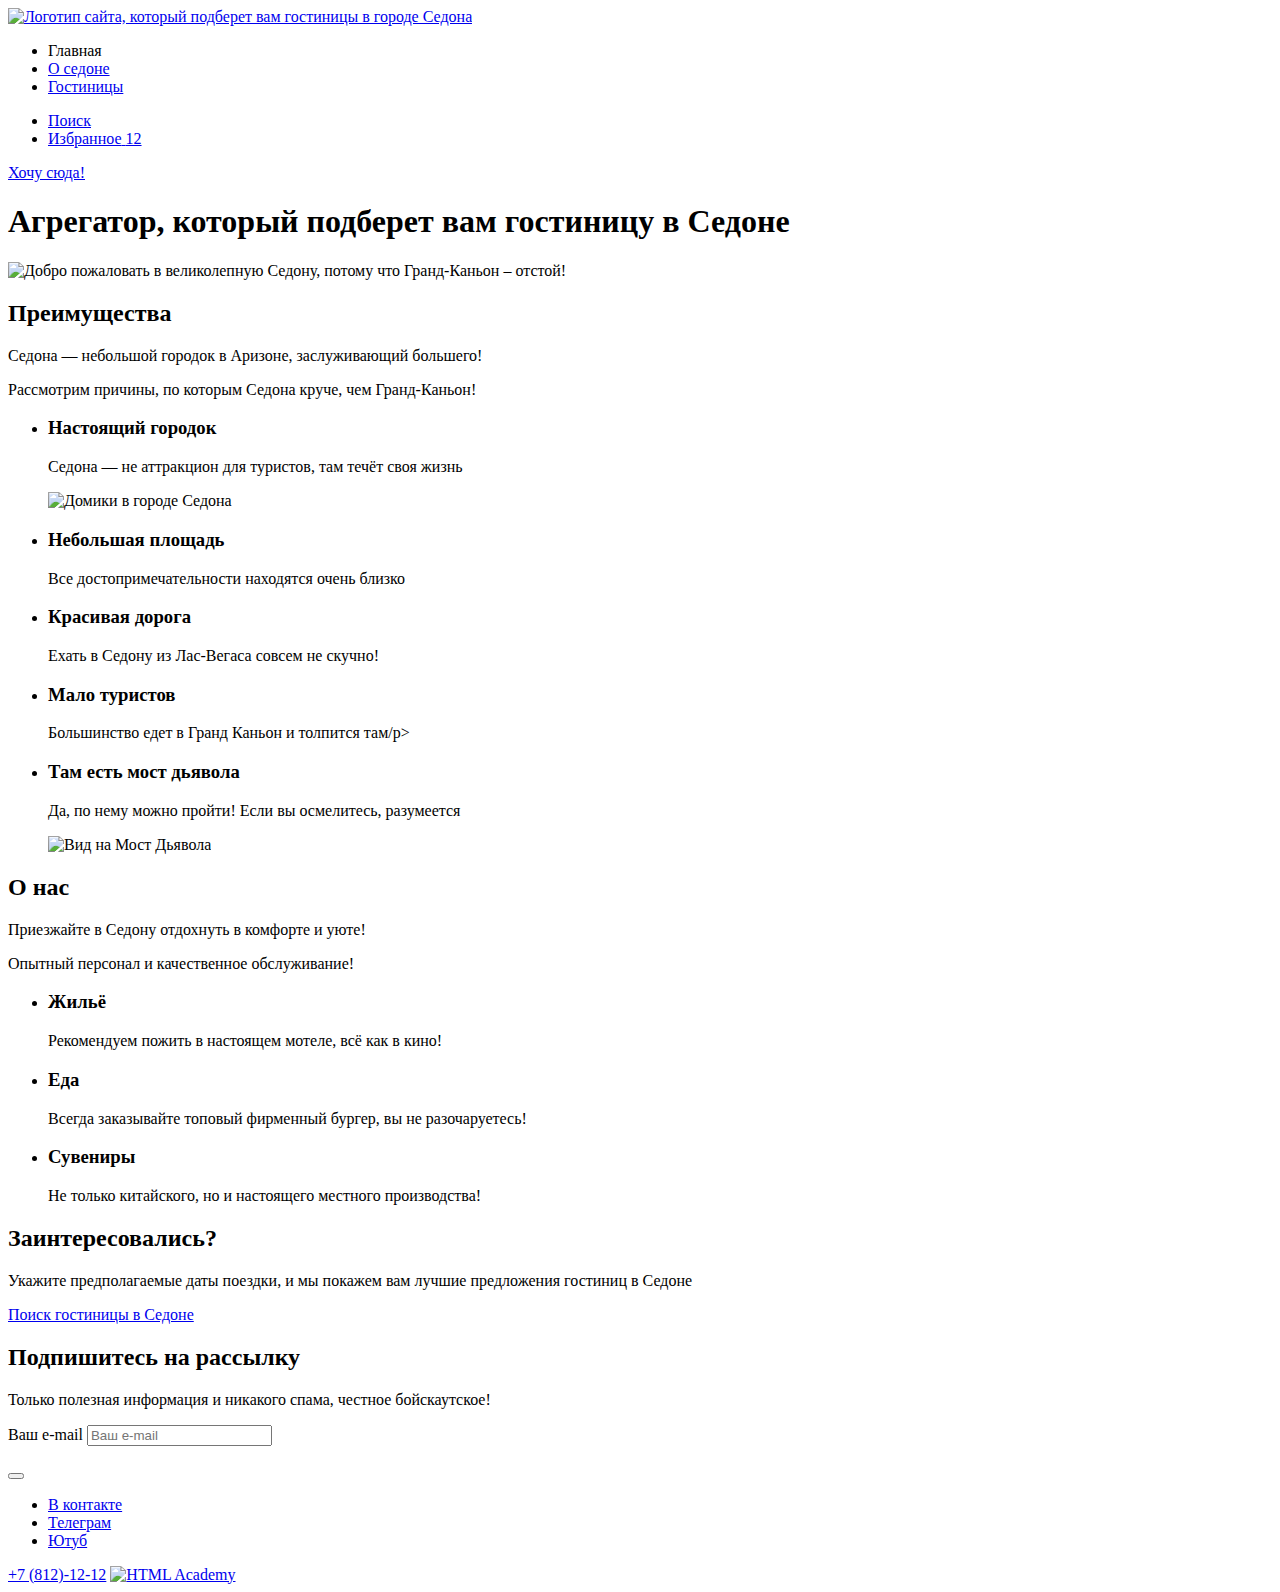
==== index.html @ 6313183a "Добавляет разметку главной страницы и каталога" ====
<!DOCTYPE html>
<html lang="ru">
  <head>
    <meta charset="utf-8">
    <title>Гостиницы в Седоне</title>
  </head>
  <body>
    <header class="page-header" data-test="header">
      <nav class="navigation">
        <a class="navigation-logo" href="index.html">
          <img class="navigation-logo-img" src="#" alt="Логотип сайта, который подберет вам гостиницы в городе Седона">
        </a>
        <ul class="navigation-list">
          <li class="navigation-item">
            <a class="navigation-link navigation-link-current">Главная</a>
          </li>
          <li class="navigation-item">
            <a class="navigation-link" href="#">О седоне</a>
          </li>
          <li class="navigation-item">
            <a class="navigation-link" href="catalog.html">Гостиницы</a>
          </li>
        </ul>

        <ul class="navigation-user">
          <li class="navigation-user-item">
            <a class="navigation-user-link" href="#">
              <span class="visually-hidden">Поиск</span>
            </a>
          </li>
          <li class="navigation-user-item">
            <a class="navigation-user-link" href="#">
              <span class="visually-hidden">Избранное</span>
              <span class="visually-hidden">12</span>
            </a>
          </li>
        </ul>
        <a class="navigation-buttom" href="#">Хочу сюда!
        </a>
      </nav>
    </header>

    <main class="main-index" data-test="main">

      <section class="hero" data-test="hero">
        <h1 class="visually-hidden">Агрегатор, который подберет вам гостиницу в Седоне</h1>
        <img class="hero-img" src="#" alt="Добро пожаловать в великолепную Седону, потому что Гранд-Каньон – отстой!">
      </section>

      <section class="advantages" data-test="advantages">
        <h2 class="visually-hidden">Преимущества</h2>
        <p class="advantage-slogan">Седона — небольшой городок в Аризоне, заслуживающий большего!</p>
        <p>Рассмотрим причины, по которым Седона круче, чем Гранд-Каньон!</p>
        <ul class="advantages-list">
          <li class="advantages-item">
            <h3 class="advantages-title">Настоящий городок</h3>
            <p class="advantages-description">Седона — не аттракцион для туристов, там течёт своя жизнь</p>
            <img class="advantages-img" src="#" alt="Домики в городе Седона">
          </li>
          <li class="advantages-item">
            <h3 class="advantages-title">Небольшая площадь</h3>
            <p class="advantages-description">Все достопримечательности находятся очень близко</p>
          </li>
          <li class="advantages-item">
            <h3 class="advantages-title">Красивая дорога</h3>
            <p class="advantages-description">Ехать в Седону из Лас-Вегаса совсем не скучно!</p>
          </li>
          <li class="advantages-item">
            <h3 class="advantages-title">Мало туристов</h3>
            <p class="advantages-description">Большинство едет в Гранд Каньон и толпится там/p>
          </li>
          <li class="advantages-item">
            <h3 class="advantages-title">Там есть мост дьявола</h3>
            <p class="advantages-description">Да, по нему можно пройти! Если вы осмелитесь, разумеется</p>
            <img class="advantages-img" src="#" alt="Вид  на Мост Дьявола">
          </li>
        </ul>
      </section>

      <section class="about">
        <h2 class="visually-hidden">О нас</h2>
        <p class="about-slogan">Приезжайте в Седону отдохнуть в комфорте и уюте!</p>
        <p>Опытный персонал и качественное обслуживание!</p>
        <ul class="about-list">
          <li class="about-item">
            <h3 class="about-title">Жильё</h3>
            <p class="about-description">Рекомендуем пожить в настоящем мотеле, всё как в кино!</p>
          </li>
          <li class="about-item">
            <h3 class="about-title">Еда
            </h3>
            <p class="about-description"> Всегда заказывайте топовый фирменный бургер, вы не разочаруетесь!</p>
          </li>
          <li class="about-item">
            <h3 class="about-title">Сувениры</h3>
            <p class="about-description">Не только китайского, но и настоящего местного производства!</p>
          </li>
        </ul>
      </section>

      <section class="search" data-test="search">
        <h2 class="search-title">Заинтересовались?</h2>
        <p class="search-description">Укажите предполагаемые даты поездки, и мы покажем вам лучшие предложения гостиниц в Седоне</p>
        <a class="search-button" href="#">Поиск гостиницы в Седоне</a>
      </section>

      <section class="subscription" data-test="subscribe">
        <h2 class="subscription-title">Подпишитесь на рассылку</h2>
        <p class="subscription-description">Только полезная информация и никакого спама, честное бойскаутское!</p>
        <form class="subscription-form" action="https://echo.htmlacademy.ru/" method="post">
          <p class="subscription-form-wrapper">
            <label class="visually-hidden" for="user-email">Ваш e-mail</label>
            <input type="text" id="user-email" name="user-email" placeholder="Ваш e-mail">
          </p>
          <button class="subscription-buttom" type="submit"></button>
        </form>
      </section>
    </main>

    <footer class="page-footer" data-test="footer">
      <ul class="footer-social-list">
        <li class="footer-social-item">
          <a class="footer-social-link" href="#">
            <span class="visually-hidden">В контакте</span>
          </a>
        </li>
        <li class="footer-social-item">
          <a class="footer-social-link" href="#">
            <span class="visually-hidden">Телеграм</span>
          </a>
        </li>
        <li class="footer-social-item">
          <a class="footer-social-link" href="#">
            <span class="visually-hidden">Ютуб</span>
          </a>
        </li>
      </ul>
      <a class="footer-phone" href="tel:+78121212">+7 (812)-12-12</a>
      <a class="copyright" href="https://htmlacademy.ru/">
        <img src="#" alt="HTML Academy">
      </a>
    </footer>
  </body>
</html>
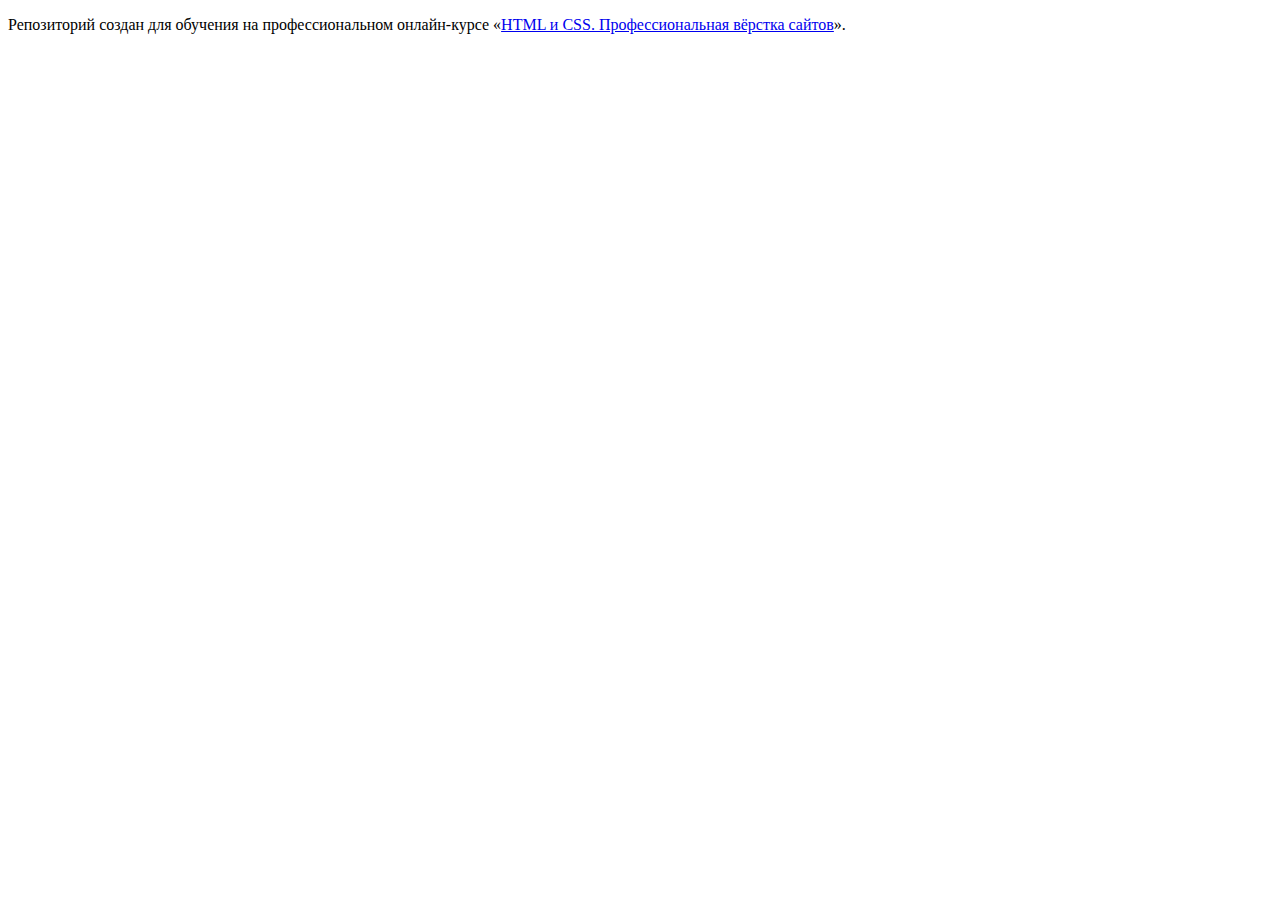
==== commit 892af3de: "Добавляем наставники" ====
--- a/index.html
+++ b/index.html
@@ -2,143 +2,11 @@
 <html lang="ru">
   <head>
     <meta charset="utf-8">
-    <title>Гостиницы в Седоне</title>
+    <title>HTML Academy: Седона</title>
   </head>
   <body>
-    <header class="page-header" data-test="header">
-      <nav class="navigation">
-        <a class="navigation-logo" href="index.html">
-          <img class="navigation-logo-img" src="#" alt="Логотип сайта, который подберет вам гостиницы в городе Седона">
-        </a>
-        <ul class="navigation-list">
-          <li class="navigation-item">
-            <a class="navigation-link navigation-link-current">Главная</a>
-          </li>
-          <li class="navigation-item">
-            <a class="navigation-link" href="#">О седоне</a>
-          </li>
-          <li class="navigation-item">
-            <a class="navigation-link" href="catalog.html">Гостиницы</a>
-          </li>
-        </ul>
 
-        <ul class="navigation-user">
-          <li class="navigation-user-item">
-            <a class="navigation-user-link" href="#">
-              <span class="visually-hidden">Поиск</span>
-            </a>
-          </li>
-          <li class="navigation-user-item">
-            <a class="navigation-user-link" href="#">
-              <span class="visually-hidden">Избранное</span>
-              <span class="visually-hidden">12</span>
-            </a>
-          </li>
-        </ul>
-        <a class="navigation-buttom" href="#">Хочу сюда!
-        </a>
-      </nav>
-    </header>
+    <p>Репозиторий создан для обучения на профессиональном онлайн‑курсе «<a href="https://htmlacademy.ru/intensive/htmlcss">HTML и CSS. Профессиональная вёрстка сайтов</a>».</p>
 
-    <main class="main-index" data-test="main">
-
-      <section class="hero" data-test="hero">
-        <h1 class="visually-hidden">Агрегатор, который подберет вам гостиницу в Седоне</h1>
-        <img class="hero-img" src="#" alt="Добро пожаловать в великолепную Седону, потому что Гранд-Каньон – отстой!">
-      </section>
-
-      <section class="advantages" data-test="advantages">
-        <h2 class="visually-hidden">Преимущества</h2>
-        <p class="advantage-slogan">Седона — небольшой городок в Аризоне, заслуживающий большего!</p>
-        <p>Рассмотрим причины, по которым Седона круче, чем Гранд-Каньон!</p>
-        <ul class="advantages-list">
-          <li class="advantages-item">
-            <h3 class="advantages-title">Настоящий городок</h3>
-            <p class="advantages-description">Седона — не аттракцион для туристов, там течёт своя жизнь</p>
-            <img class="advantages-img" src="#" alt="Домики в городе Седона">
-          </li>
-          <li class="advantages-item">
-            <h3 class="advantages-title">Небольшая площадь</h3>
-            <p class="advantages-description">Все достопримечательности находятся очень близко</p>
-          </li>
-          <li class="advantages-item">
-            <h3 class="advantages-title">Красивая дорога</h3>
-            <p class="advantages-description">Ехать в Седону из Лас-Вегаса совсем не скучно!</p>
-          </li>
-          <li class="advantages-item">
-            <h3 class="advantages-title">Мало туристов</h3>
-            <p class="advantages-description">Большинство едет в Гранд Каньон и толпится там/p>
-          </li>
-          <li class="advantages-item">
-            <h3 class="advantages-title">Там есть мост дьявола</h3>
-            <p class="advantages-description">Да, по нему можно пройти! Если вы осмелитесь, разумеется</p>
-            <img class="advantages-img" src="#" alt="Вид  на Мост Дьявола">
-          </li>
-        </ul>
-      </section>
-
-      <section class="about">
-        <h2 class="visually-hidden">О нас</h2>
-        <p class="about-slogan">Приезжайте в Седону отдохнуть в комфорте и уюте!</p>
-        <p>Опытный персонал и качественное обслуживание!</p>
-        <ul class="about-list">
-          <li class="about-item">
-            <h3 class="about-title">Жильё</h3>
-            <p class="about-description">Рекомендуем пожить в настоящем мотеле, всё как в кино!</p>
-          </li>
-          <li class="about-item">
-            <h3 class="about-title">Еда
-            </h3>
-            <p class="about-description"> Всегда заказывайте топовый фирменный бургер, вы не разочаруетесь!</p>
-          </li>
-          <li class="about-item">
-            <h3 class="about-title">Сувениры</h3>
-            <p class="about-description">Не только китайского, но и настоящего местного производства!</p>
-          </li>
-        </ul>
-      </section>
-
-      <section class="search" data-test="search">
-        <h2 class="search-title">Заинтересовались?</h2>
-        <p class="search-description">Укажите предполагаемые даты поездки, и мы покажем вам лучшие предложения гостиниц в Седоне</p>
-        <a class="search-button" href="#">Поиск гостиницы в Седоне</a>
-      </section>
-
-      <section class="subscription" data-test="subscribe">
-        <h2 class="subscription-title">Подпишитесь на рассылку</h2>
-        <p class="subscription-description">Только полезная информация и никакого спама, честное бойскаутское!</p>
-        <form class="subscription-form" action="https://echo.htmlacademy.ru/" method="post">
-          <p class="subscription-form-wrapper">
-            <label class="visually-hidden" for="user-email">Ваш e-mail</label>
-            <input type="text" id="user-email" name="user-email" placeholder="Ваш e-mail">
-          </p>
-          <button class="subscription-buttom" type="submit"></button>
-        </form>
-      </section>
-    </main>
-
-    <footer class="page-footer" data-test="footer">
-      <ul class="footer-social-list">
-        <li class="footer-social-item">
-          <a class="footer-social-link" href="#">
-            <span class="visually-hidden">В контакте</span>
-          </a>
-        </li>
-        <li class="footer-social-item">
-          <a class="footer-social-link" href="#">
-            <span class="visually-hidden">Телеграм</span>
-          </a>
-        </li>
-        <li class="footer-social-item">
-          <a class="footer-social-link" href="#">
-            <span class="visually-hidden">Ютуб</span>
-          </a>
-        </li>
-      </ul>
-      <a class="footer-phone" href="tel:+78121212">+7 (812)-12-12</a>
-      <a class="copyright" href="https://htmlacademy.ru/">
-        <img src="#" alt="HTML Academy">
-      </a>
-    </footer>
   </body>
 </html>
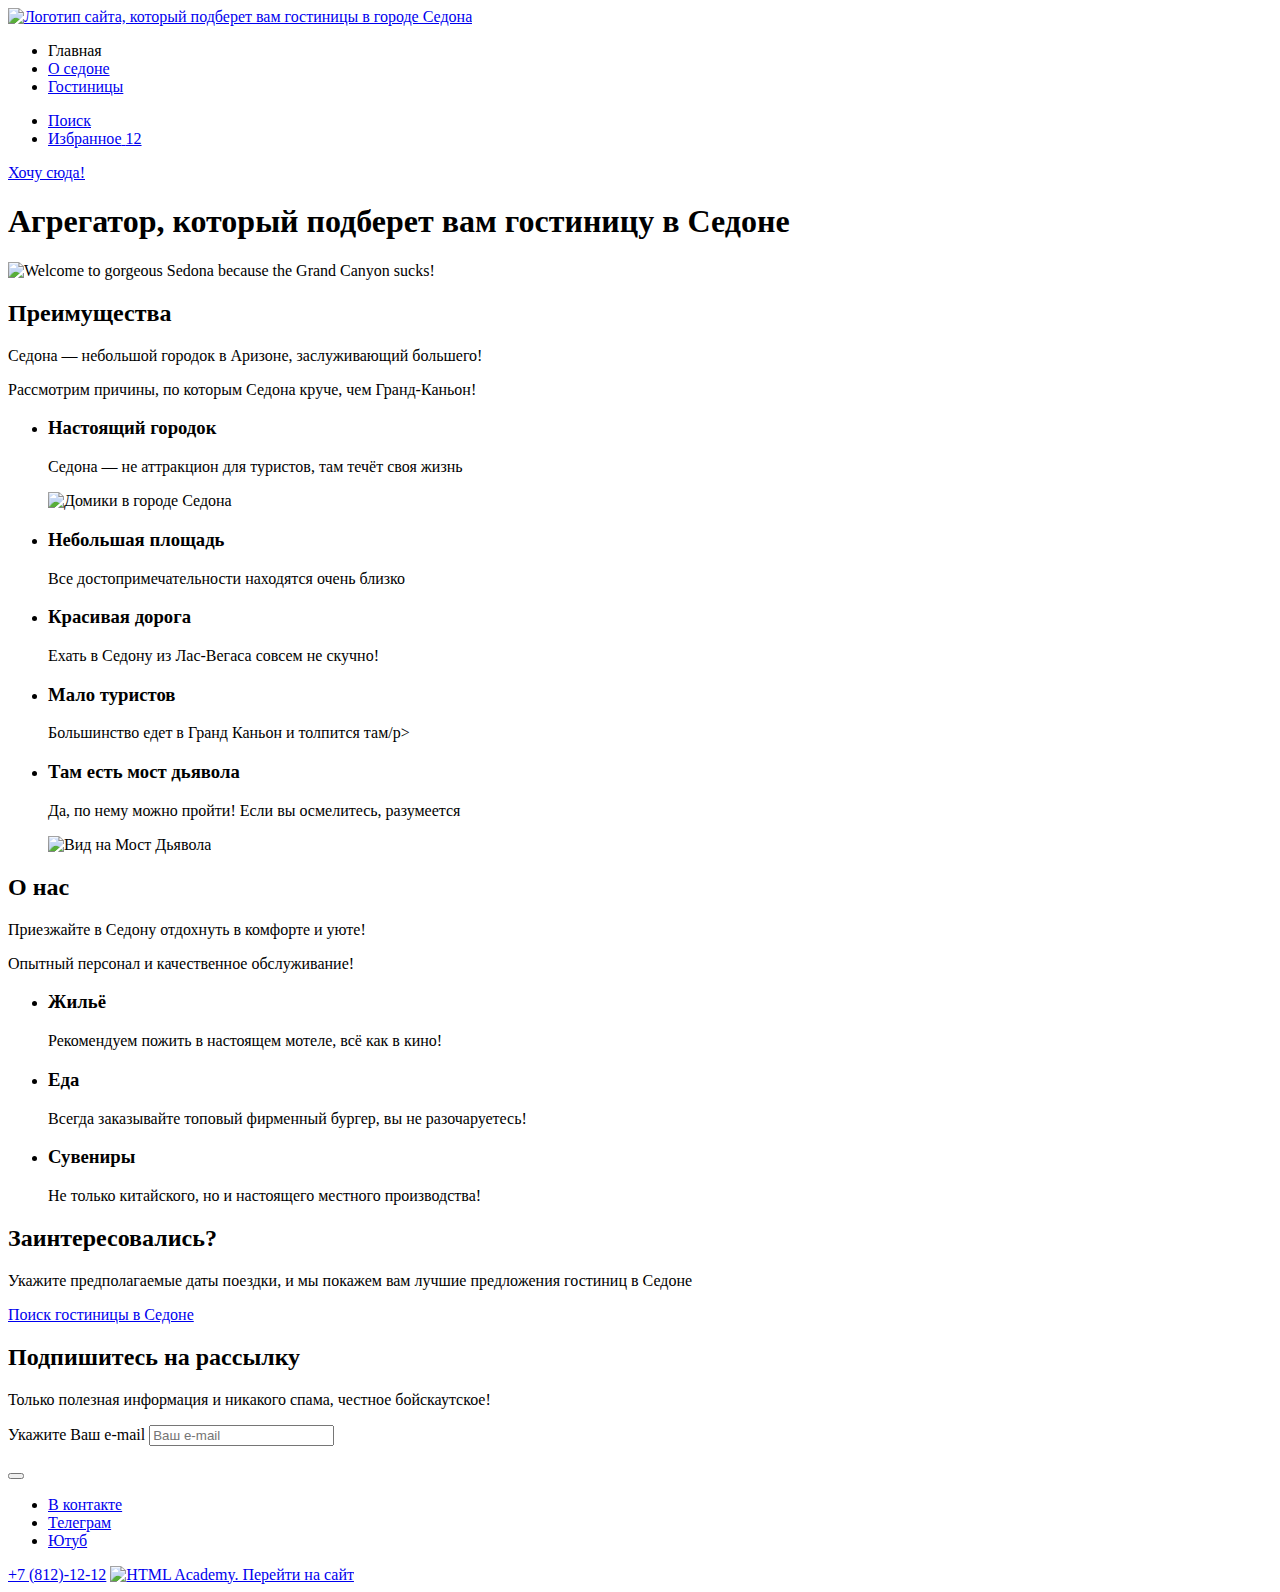
==== commit 590beac6: "Добавляем разметку всех страниц" ====
--- a/index.html
+++ b/index.html
@@ -2,11 +2,142 @@
 <html lang="ru">
   <head>
     <meta charset="utf-8">
-    <title>HTML Academy: Седона</title>
+    <title>Гостиницы в Седоне</title>
   </head>
   <body>
+    <header class="page-header" data-test="header">
+      <nav class="navigation">
+        <a class="navigation-logo" href="index.html" aria-current="page">
+          <img class="navigation-logo-img" src="#" alt="Логотип сайта, который подберет вам гостиницы в городе Седона">
+        </a>
+        <ul class="navigation-list">
+          <li class="navigation-item">
+            <a class="navigation-link navigation-link-current">Главная</a>
+          </li>
+          <li class="navigation-item">
+            <a class="navigation-link" href="#">О седоне</a>
+          </li>
+          <li class="navigation-item">
+            <a class="navigation-link" href="catalog.html">Гостиницы</a>
+          </li>
+        </ul>
 
-    <p>Репозиторий создан для обучения на профессиональном онлайн‑курсе «<a href="https://htmlacademy.ru/intensive/htmlcss">HTML и CSS. Профессиональная вёрстка сайтов</a>».</p>
+        <ul class="navigation-user">
+          <li class="navigation-user-item">
+            <a class="navigation-user-link" href="#">
+              <span class="visually-hidden">Поиск</span>
+            </a>
+          </li>
+          <li class="navigation-user-item">
+            <a class="navigation-user-link" href="#">
+              <span class="visually-hidden">Избранное</span>
+              <span class="visually-hidden">12</span>
+            </a>
+          </li>
+        </ul>
+        <a class="navigation-buttom" href="#">Хочу сюда!</a>
+      </nav>
+    </header>
 
+    <main class="main-index" data-test="main">
+
+      <section class="hero" data-test="hero">
+        <h1 class="visually-hidden">Агрегатор, который подберет вам гостиницу в Седоне</h1>
+        <img class="hero-img" src="#" alt="Welcome to gorgeous Sedona because the Grand Canyon sucks!">
+      </section>
+
+      <section class="advantages" data-test="advantages">
+        <h2 class="visually-hidden">Преимущества</h2>
+        <p class="advantage-slogan">Седона — небольшой городок в Аризоне, заслуживающий большего!</p>
+        <p>Рассмотрим причины, по которым Седона круче, чем Гранд-Каньон!</p>
+        <ul class="advantages-list">
+          <li class="advantages-item advantages-item-big">
+            <h3 class="advantages-title">Настоящий городок</h3>
+            <p class="advantages-description">Седона — не аттракцион для туристов, там течёт своя жизнь</p>
+            <img class="advantages-img" src="images/advantages-photo-1.jpg" width="800px" height="385px" alt="Домики в городе Седона">
+          </li>
+          <li class="advantages-item">
+            <h3 class="advantages-title">Небольшая площадь</h3>
+            <p class="advantages-description">Все достопримечательности находятся очень близко</p>
+          </li>
+          <li class="advantages-item">
+            <h3 class="advantages-title">Красивая дорога</h3>
+            <p class="advantages-description">Ехать в Седону из Лас-Вегаса совсем не скучно!</p>
+          </li>
+          <li class="advantages-item">
+            <h3 class="advantages-title">Мало туристов</h3>
+            <p class="advantages-description">Большинство едет в Гранд Каньон и толпится там/p>
+          </li>
+          <li class="advantages-item advantages-item-big">
+            <h3 class="advantages-title">Там есть мост дьявола</h3>
+            <p class="advantages-description">Да, по нему можно пройти! Если вы осмелитесь, разумеется</p>
+            <img class="advantages-img" src="#" alt="Вид  на Мост Дьявола">
+          </li>
+        </ul>
+      </section>
+
+      <section class="about">
+        <h2 class="visually-hidden">О нас</h2>
+        <p class="about-slogan">Приезжайте в Седону отдохнуть в комфорте и уюте!</p>
+        <p>Опытный персонал и качественное обслуживание!</p>
+        <ul class="about-list">
+          <li class="about-item">
+            <h3 class="about-title">Жильё</h3>
+            <p class="about-description">Рекомендуем пожить в настоящем мотеле, всё как в кино!</p>
+          </li>
+          <li class="about-item">
+            <h3 class="about-title">Еда
+            </h3>
+            <p class="about-description"> Всегда заказывайте топовый фирменный бургер, вы не разочаруетесь!</p>
+          </li>
+          <li class="about-item">
+            <h3 class="about-title">Сувениры</h3>
+            <p class="about-description">Не только китайского, но и настоящего местного производства!</p>
+          </li>
+        </ul>
+      </section>
+
+      <section class="search" data-test="search">
+        <h2 class="search-title">Заинтересовались?</h2>
+        <p class="search-description">Укажите предполагаемые даты поездки, и мы покажем вам лучшие предложения гостиниц в Седоне</p>
+        <a class="search-button" href="#">Поиск гостиницы в Седоне</a>
+      </section>
+
+      <section class="subscription" data-test="subscribe">
+        <h2 class="subscription-title">Подпишитесь на рассылку</h2>
+        <p class="subscription-description">Только полезная информация и никакого спама, честное бойскаутское!</p>
+        <form class="subscription-form" action="https://echo.htmlacademy.ru/" method="post">
+          <p class="subscription-form-wrapper">
+            <label class="visually-hidden" for="subscription-email">Укажите Ваш e-mail</label>
+            <input type="email" id="subscription-email" name="subscription-email" placeholder="Ваш e-mail" required>
+          </p>
+          <button class="subscription-buttom" type="submit"></button>
+        </form>
+      </section>
+    </main>
+
+    <footer class="page-footer" data-test="footer">
+      <ul class="social-list">
+        <li class="social-item">
+          <a class="social-link" href="#">
+            <span class="visually-hidden">В контакте</span>
+          </a>
+        </li>
+        <li class="social-item">
+          <a class="social-link" href="#">
+            <span class="visually-hidden">Телеграм</span>
+          </a>
+        </li>
+        <li class="cocial-item">
+          <a class="social-link" href="#">
+            <span class="visually-hidden">Ютуб</span>
+          </a>
+        </li>
+      </ul>
+      <a class="phone" href="tel:+78121212">+7 (812)-12-12</a>
+      <a class="copyright" href="https://htmlacademy.ru/intensive/htmlcss">
+        <img src="#" alt="HTML Academy. Перейти на сайт">
+      </a>
+    </footer>
   </body>
 </html>
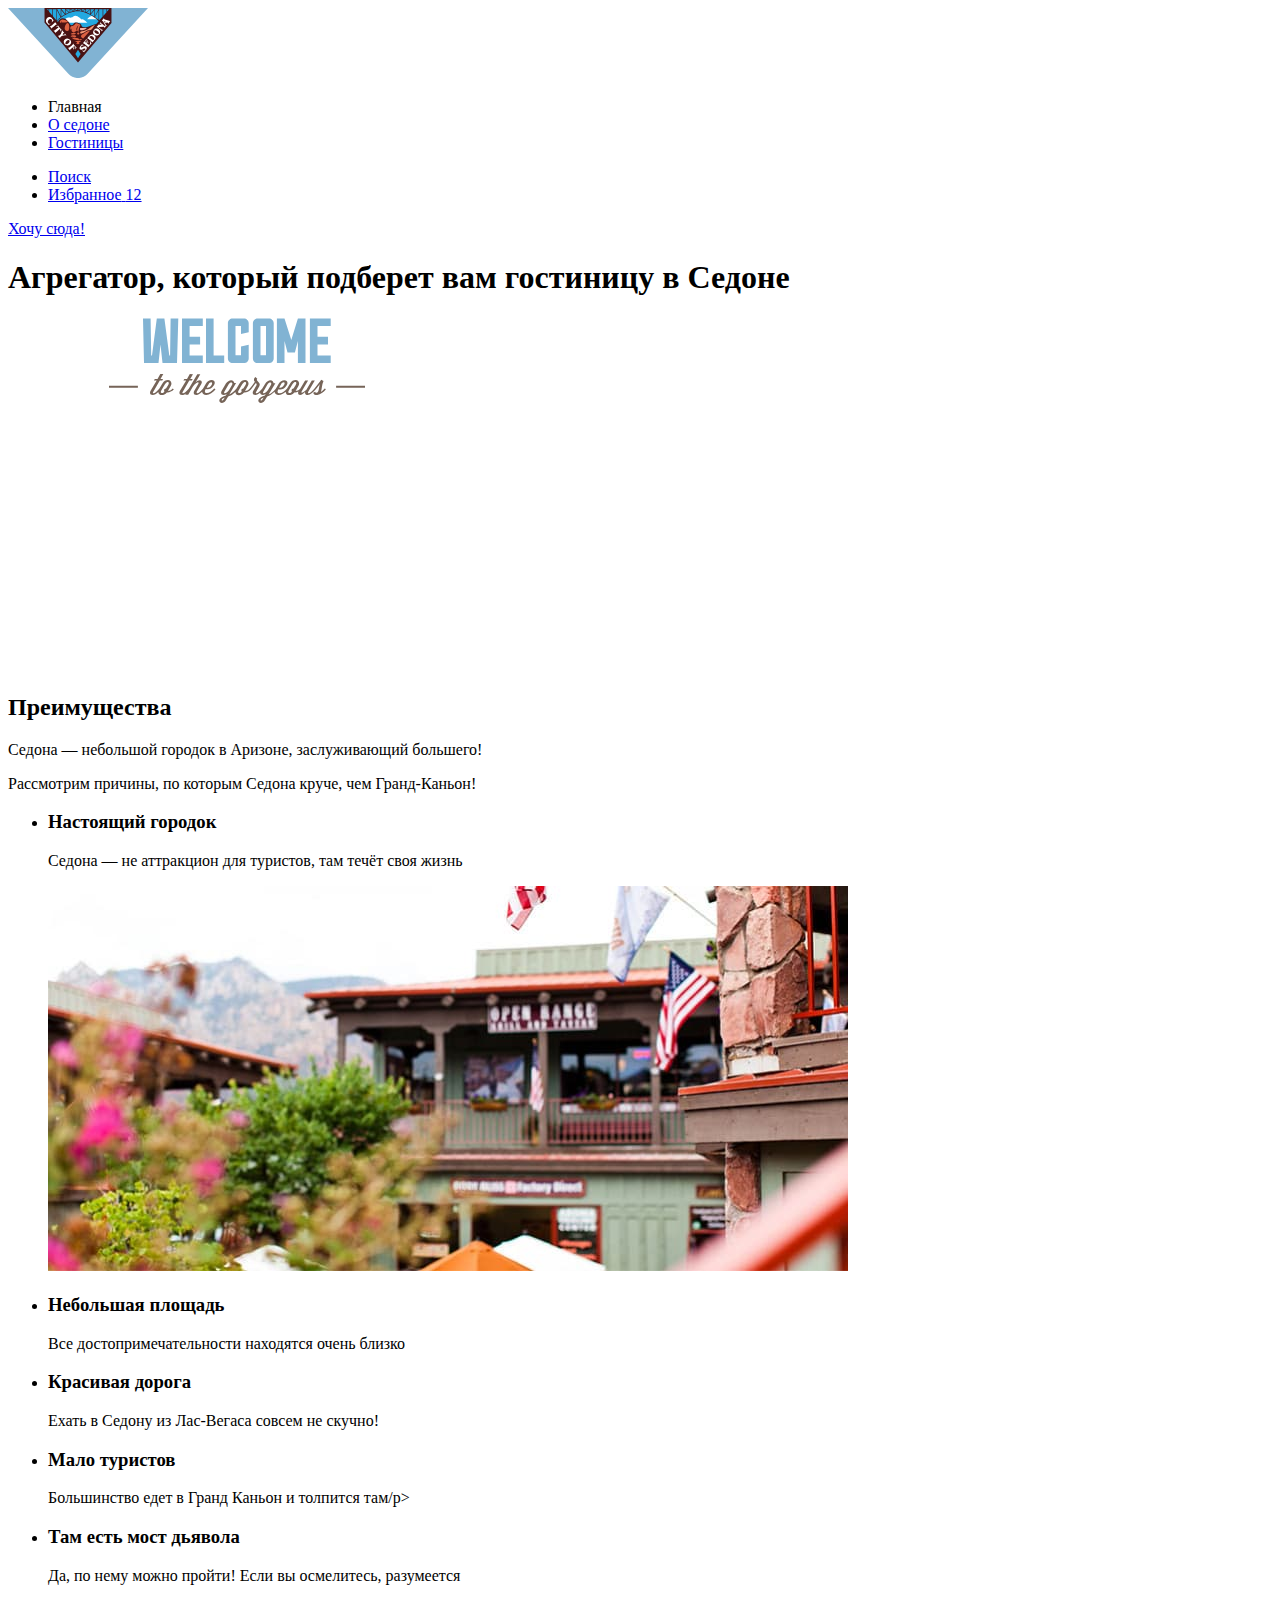
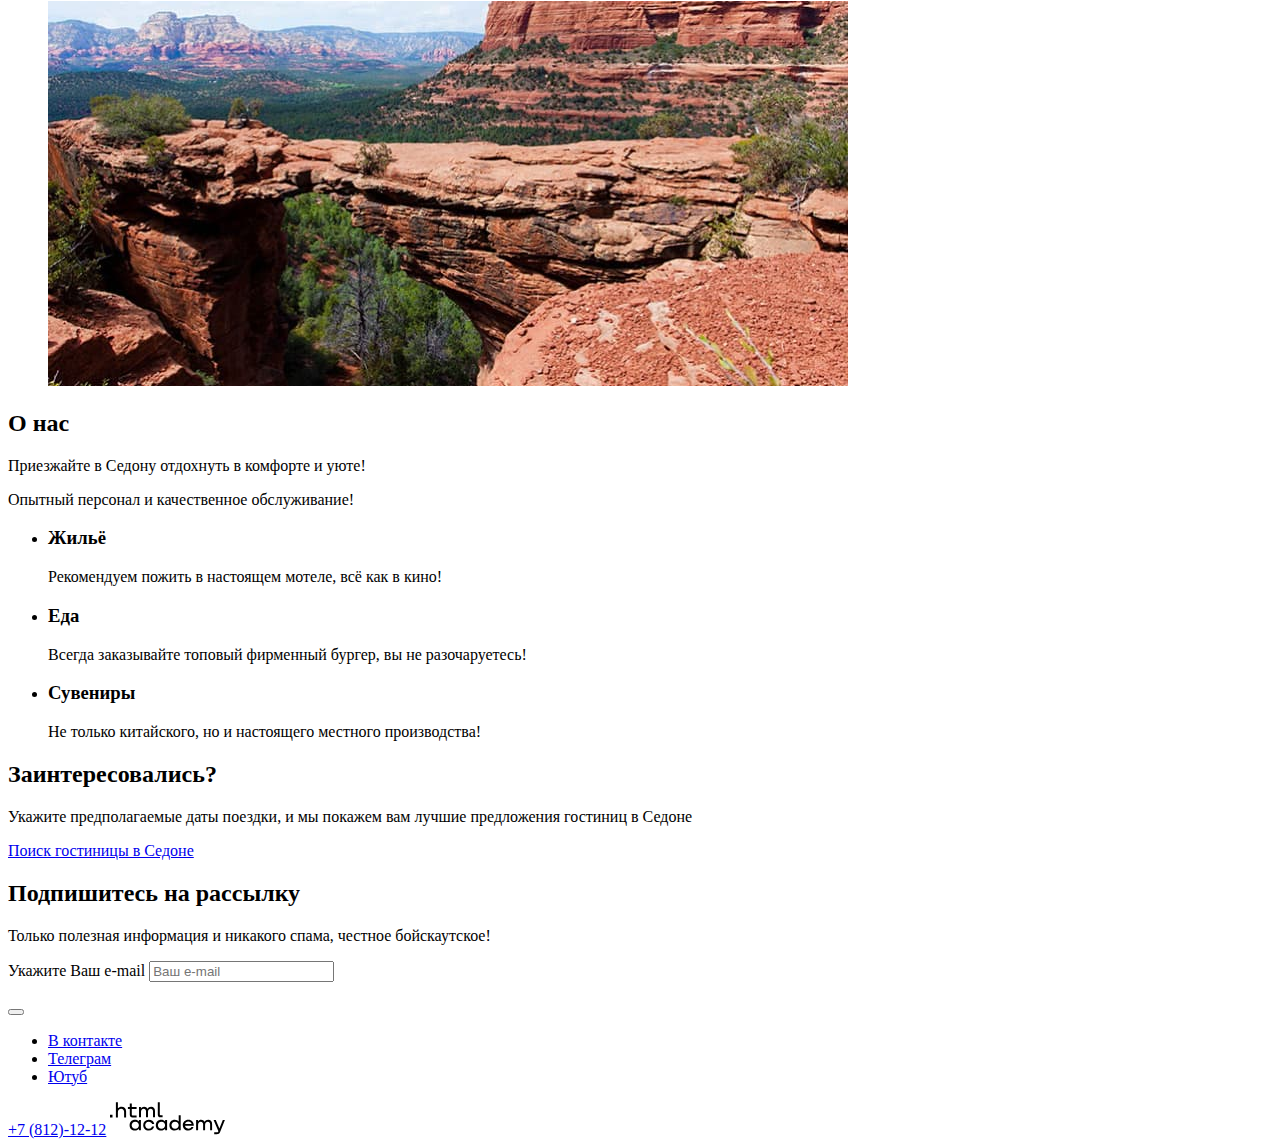
==== commit dde97108: "Добавляем контентную графику на страницы" ====
--- a/index.html
+++ b/index.html
@@ -8,7 +8,7 @@
     <header class="page-header" data-test="header">
       <nav class="navigation">
         <a class="navigation-logo" href="index.html" aria-current="page">
-          <img class="navigation-logo-img" src="#" alt="Логотип сайта, который подберет вам гостиницы в городе Седона">
+          <img class="navigation-logo-img" src="images/logo.svg" width="140" height="70"  alt="Логотип сайта, который подберет вам гостиницы в городе Седона">
         </a>
         <ul class="navigation-list">
           <li class="navigation-item">
@@ -24,14 +24,14 @@
 
         <ul class="navigation-user">
           <li class="navigation-user-item">
-            <a class="navigation-user-link" href="#">
+            <a class="navigation-user-link navigation-user-link-search" href="#">
               <span class="visually-hidden">Поиск</span>
             </a>
           </li>
           <li class="navigation-user-item">
-            <a class="navigation-user-link" href="#">
+            <a class="navigation-user-link navigation-user-link-favorite" href="#">
               <span class="visually-hidden">Избранное</span>
-              <span class="visually-hidden">12</span>
+              <span class="notification-badge">12</span>
             </a>
           </li>
         </ul>
@@ -43,7 +43,7 @@
 
       <section class="hero" data-test="hero">
         <h1 class="visually-hidden">Агрегатор, который подберет вам гостиницу в Седоне</h1>
-        <img class="hero-img" src="#" alt="Welcome to gorgeous Sedona because the Grand Canyon sucks!">
+        <img class="hero-img" src="images/welcome.svg" width="458" height="352" alt="Welcome to gorgeous Sedona because the Grand Canyon sucks!">
       </section>
 
       <section class="advantages" data-test="advantages">
@@ -54,7 +54,7 @@
           <li class="advantages-item advantages-item-big">
             <h3 class="advantages-title">Настоящий городок</h3>
             <p class="advantages-description">Седона — не аттракцион для туристов, там течёт своя жизнь</p>
-            <img class="advantages-img" src="images/advantages-photo-1.jpg" width="800px" height="385px" alt="Домики в городе Седона">
+            <img class="advantages-img" src="images/advantages-photo-1.jpg" width="800" height="385" alt="Домики в городе Седона">
           </li>
           <li class="advantages-item">
             <h3 class="advantages-title">Небольшая площадь</h3>
@@ -71,7 +71,7 @@
           <li class="advantages-item advantages-item-big">
             <h3 class="advantages-title">Там есть мост дьявола</h3>
             <p class="advantages-description">Да, по нему можно пройти! Если вы осмелитесь, разумеется</p>
-            <img class="advantages-img" src="#" alt="Вид  на Мост Дьявола">
+            <img class="advantages-img" src="images/advantages-photo-2.jpg" width="800" height="385"  alt="Вид  на Мост Дьявола">
           </li>
         </ul>
       </section>
@@ -136,7 +136,7 @@
       </ul>
       <a class="phone" href="tel:+78121212">+7 (812)-12-12</a>
       <a class="copyright" href="https://htmlacademy.ru/intensive/htmlcss">
-        <img src="#" alt="HTML Academy. Перейти на сайт">
+        <img src="images/html-academy.svg" width="115" height="33" alt="HTML Academy. Перейти на сайт">
       </a>
     </footer>
   </body>
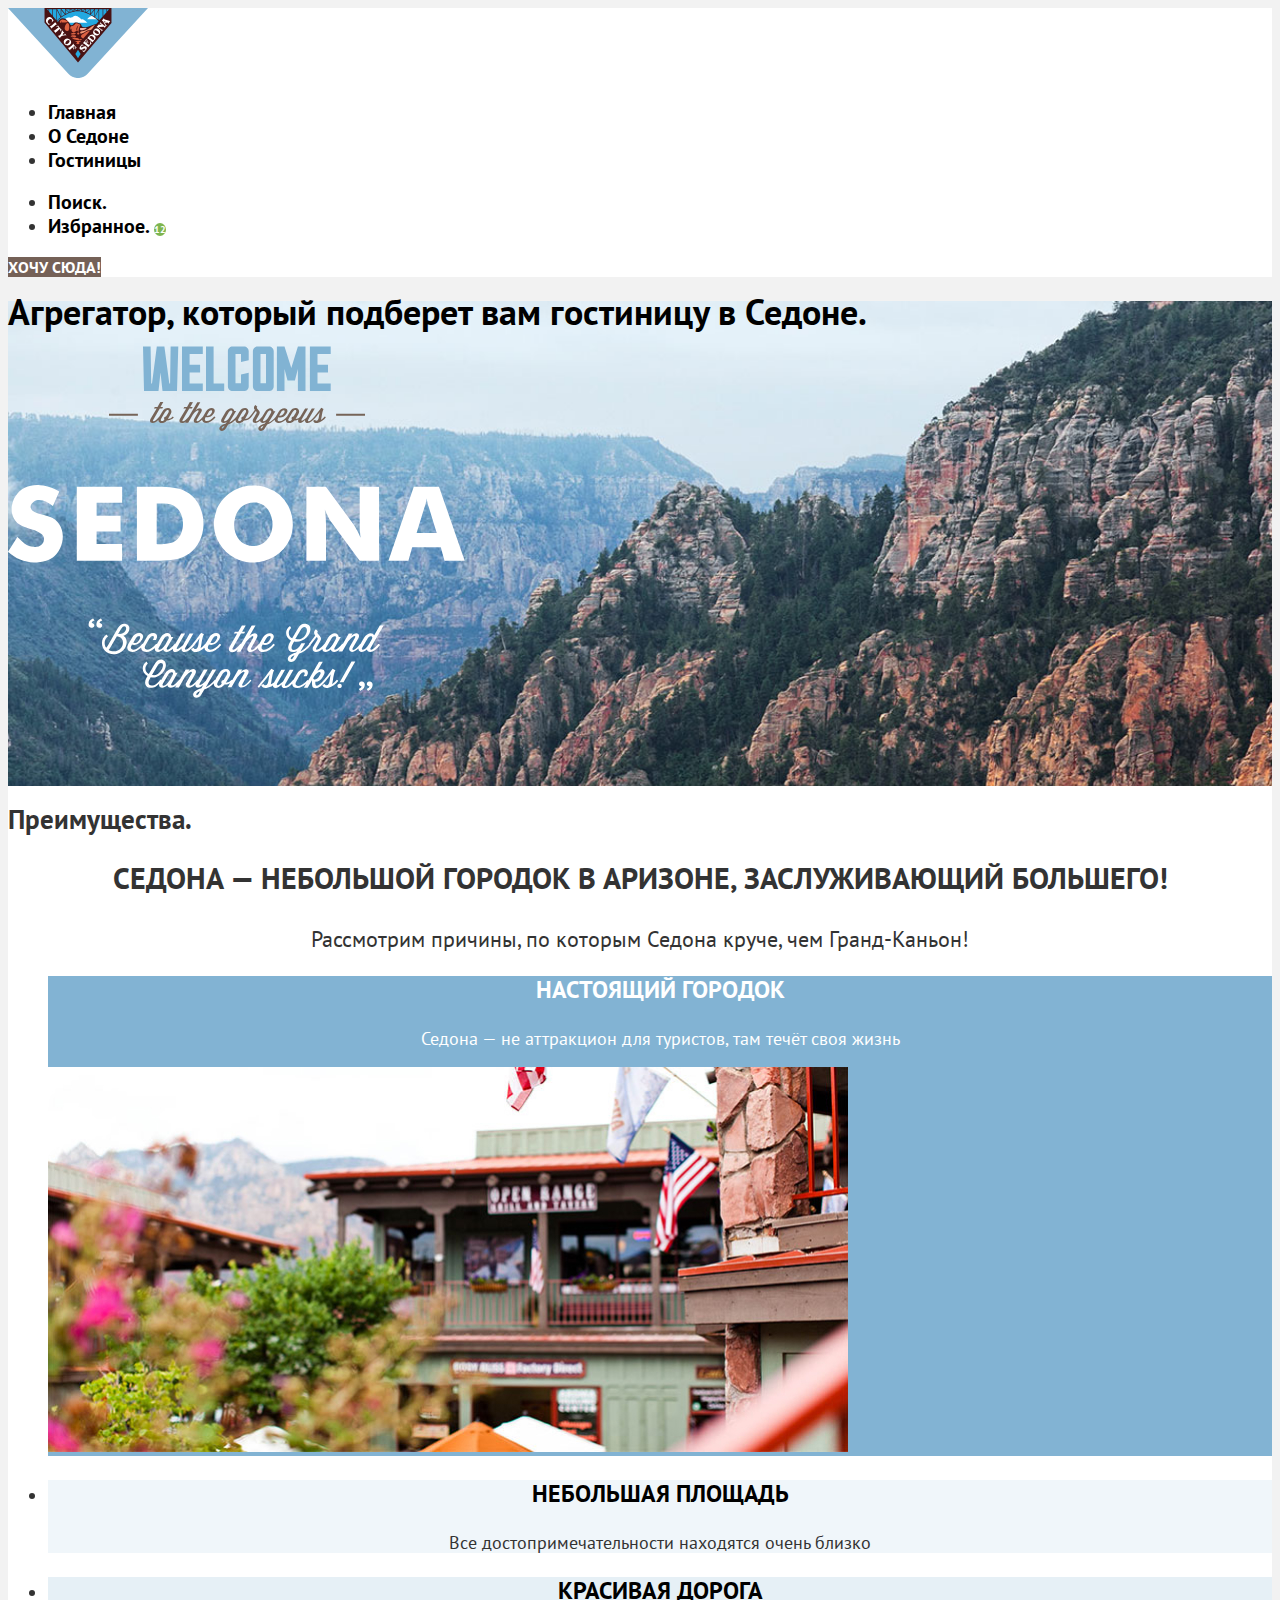
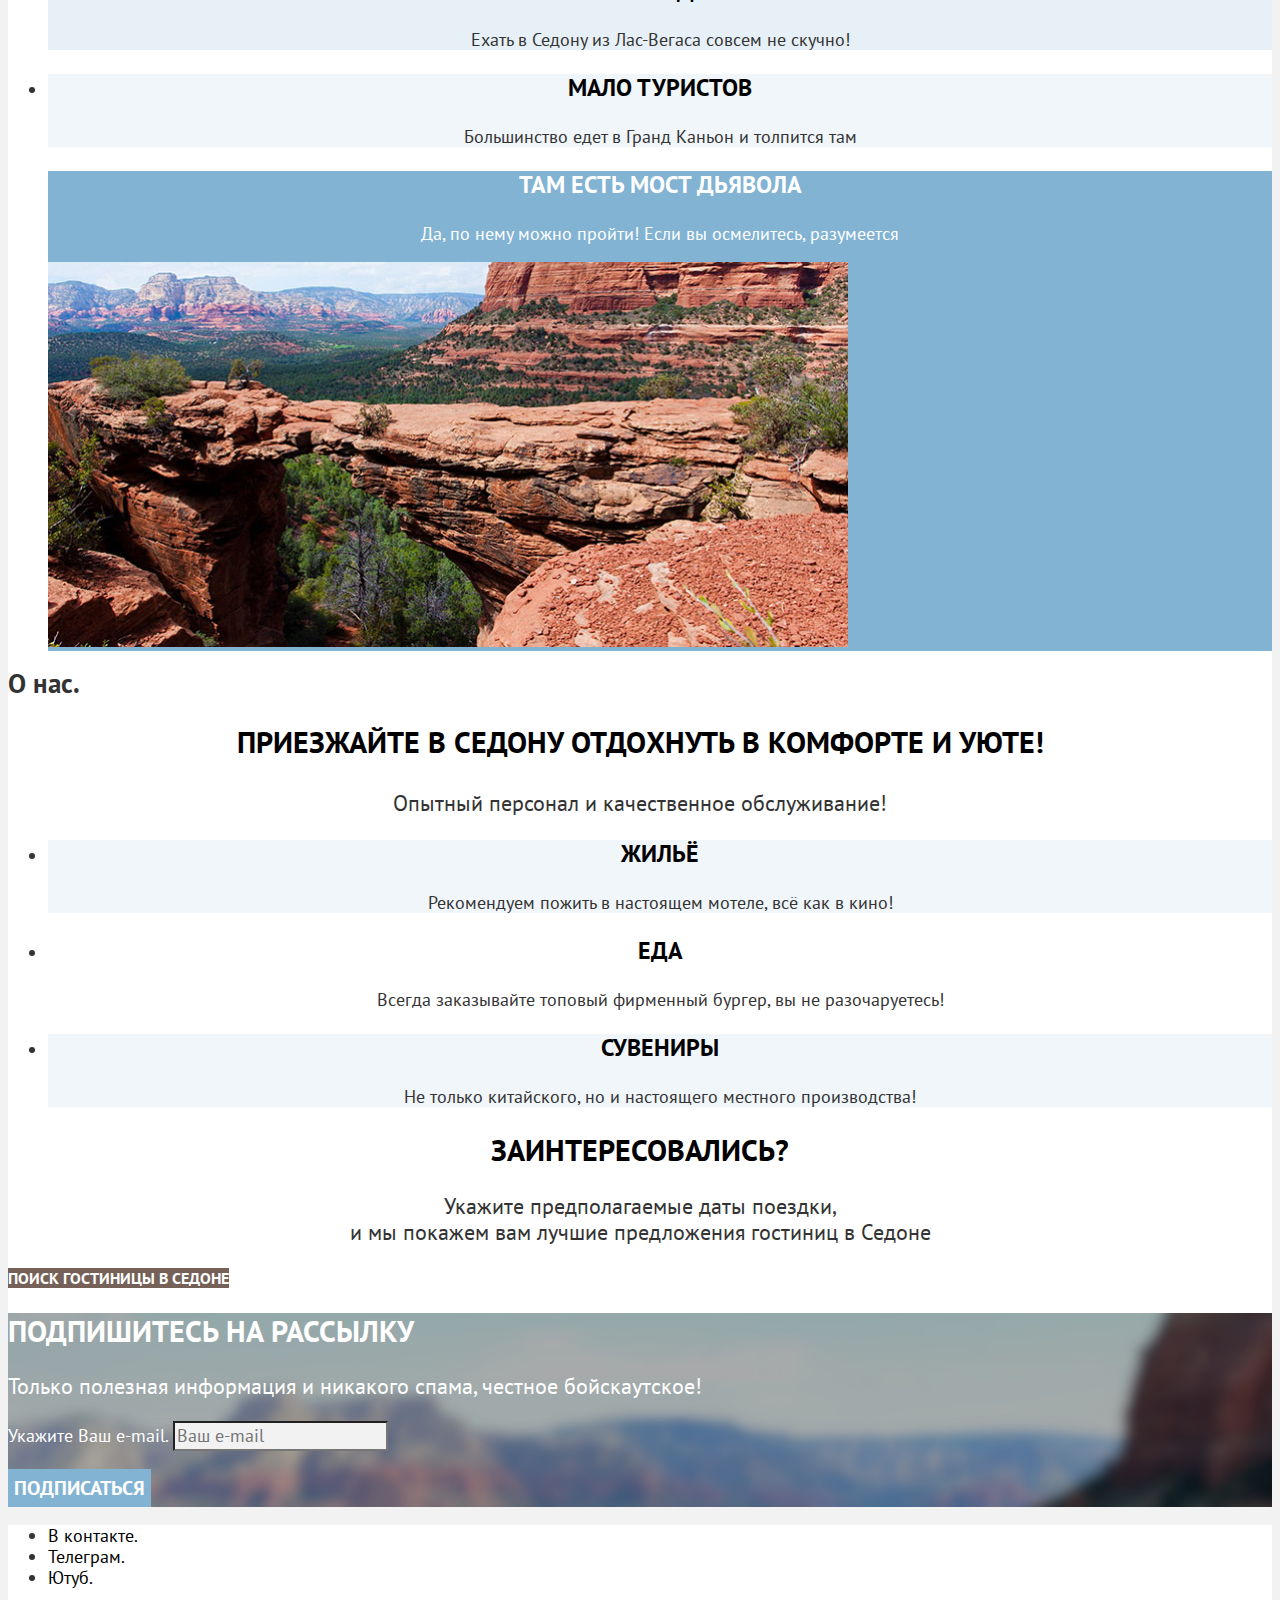
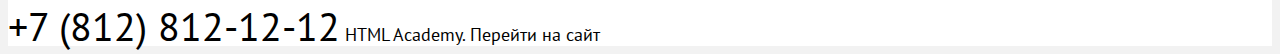
==== commit 90c9767b: "Добавляем базовую стилизацию" ====
--- a/index.html
+++ b/index.html
@@ -3,141 +3,166 @@
   <head>
     <meta charset="utf-8">
     <title>Гостиницы в Седоне</title>
+    <link rel="stylesheet" href="styles/styles.css">
   </head>
   <body>
-    <header class="page-header" data-test="header">
-      <nav class="navigation">
-        <a class="navigation-logo" href="index.html" aria-current="page">
-          <img class="navigation-logo-img" src="images/logo.svg" width="140" height="70"  alt="Логотип сайта, который подберет вам гостиницы в городе Седона">
-        </a>
-        <ul class="navigation-list">
-          <li class="navigation-item">
-            <a class="navigation-link navigation-link-current">Главная</a>
-          </li>
-          <li class="navigation-item">
-            <a class="navigation-link" href="#">О седоне</a>
-          </li>
-          <li class="navigation-item">
-            <a class="navigation-link" href="catalog.html">Гостиницы</a>
-          </li>
-        </ul>
+    <div class="page-container">
+      <header class="page-header" data-test="header">
+        <nav class="navigation">
+          <a class="navigation-logo" href="index.html" aria-current="page">
+            <img class="navigation-logo-img" src="images/logo.svg" width="140" height="70"  alt="Логотип сайта, который подберет вам гостиницы в городе Седона">
+          </a>
+          <ul class="navigation-list">
+            <li class="navigation-item">
+              <a class="navigation-link navigation-link-current">Главная</a>
+            </li>
+            <li class="navigation-item">
+              <a class="navigation-link" href="#">О Седоне</a>
+            </li>
+            <li class="navigation-item">
+              <a class="navigation-link" href="catalog.html">Гостиницы</a>
+            </li>
+          </ul>
 
-        <ul class="navigation-user">
-          <li class="navigation-user-item">
-            <a class="navigation-user-link navigation-user-link-search" href="#">
-              <span class="visually-hidden">Поиск</span>
+          <div class="navigation-user-container">
+            <ul class="navigation-user">
+              <li class="navigation-user-item">
+                <a class="navigation-user-link navigation-user-link-search" href="#">
+                  <span class="visually-hidden">Поиск.</span>
+                </a>
+              </li>
+              <li class="navigation-user-item">
+                <a class="navigation-user-link navigation-user-link-favorite" href="#">
+                  <span class="visually-hidden">Избранное.</span>
+                  <span class="notification-badge">12</span>
+                </a>
+              </li>
+            </ul>
+            <a class="button navigation-button" href="#">Хочу сюда!</a>
+          </div>
+        </nav>
+      </header>
+
+      <main class="main-container main-index" data-test="main">
+
+        <section class="hero" data-test="hero">
+          <h1 class="visually-hidden">Агрегатор, который подберет вам гостиницу в Седоне.</h1>
+          <img class="hero-img" src="images/welcome.svg" width="458" height="352" alt="Welcome to gorgeous Sedona because the Grand Canyon sucks!">
+        </section>
+
+        <section class="advantages" data-test="advantages">
+          <h2 class="visually-hidden">Преимущества.</h2>
+          <div class="content-advantage-slogan">
+            <p class="advantage-slogan">Седона — небольшой городок в Аризоне, заслуживающий большего!</p>
+            <p class="advantage-reasons">Рассмотрим причины, по которым Седона круче, чем Гранд-Каньон!</p>
+          </div>
+          <ul class="advantages-list">
+            <li class="advantages-item advantages-item-big-dark">
+              <div class="advantages-wrap">
+                <h3 class="advantages-title">Настоящий городок</h3>
+                <p class="advantages-description">Седона — не аттракцион для туристов, там течёт своя жизнь</p>
+              </div>
+              <img class="advantages-img" src="images/advantages-photo-1.jpg" width="800" height="385" alt="Домики в городе Седона">
+            </li>
+            <li class="advantages-item advantages-item-small-light">
+              <div class="advantages-wrap">
+                <h3 class="advantages-title">Небольшая площадь</h3>
+                <p class="advantages-description">Все достопримечательности находятся очень близко</p>
+              </div>
+            </li>
+            <li class="advantages-item advantages-item-small-medium">
+              <div class="advantages-wrap">
+                <h3 class="advantages-title">Красивая дорога</h3>
+                <p class="advantages-description">Ехать в Седону из Лас-Вегаса совсем не скучно!</p>
+              </div>
+            </li>
+            <li class="advantages-item advantages-item-small-light">
+              <div class="advantages-wrap">
+                <h3 class="advantages-title">Мало туристов</h3>
+                <p class="advantages-description">Большинство едет в Гранд Каньон и толпится там </p>
+              </div>
+            </li>
+            <li class="advantages-item advantages-item-big-dark advantages-item-reverse">
+              <div class="advantages-wrap">
+                <h3 class="advantages-title">Там есть мост дьявола</h3>
+                <p class="advantages-description">Да, по нему можно пройти! Если вы осмелитесь, разумеется</p>
+              </div>
+              <img class="advantages-img" src="images/advantages-photo-2.jpg" width="800" height="385"  alt="Вид  на Мост Дьявола">
+            </li>
+          </ul>
+        </section>
+
+        <section class="about">
+          <h2 class="visually-hidden">О нас.</h2>
+          <div class="content-about-slogan">
+            <p class="about-slogan">Приезжайте в Седону отдохнуть в комфорте и уюте!</p>
+            <p class="about-reasons">Опытный персонал и качественное обслуживание!</p>
+          </div>
+          <ul class="about-list">
+            <li class="about-item">
+              <h3 class="about-title">Жильё</h3>
+              <p class="about-description">Рекомендуем пожить в настоящем мотеле, всё как в кино!</p>
+            </li>
+            <li class="about-item about-item-center">
+              <h3 class="about-title">Еда
+              </h3>
+              <p class="about-description"> Всегда заказывайте топовый фирменный бургер, вы не разочаруетесь!</p>
+            </li>
+            <li class="about-item">
+              <h3 class="about-title">Сувениры</h3>
+              <p class="about-description">Не только китайского, но и настоящего местного производства!</p>
+            </li>
+          </ul>
+        </section>
+
+        <section class="search" data-test="search">
+          <div class="search-content">
+            <h2 class="search-title">Заинтересовались?</h2>
+            <p class="search-description">Укажите предполагаемые даты поездки,<br> и мы покажем вам лучшие предложения гостиниц в Седоне</p>
+            <a class="button search-button" href="#">Поиск гостиницы в Седоне</a>
+          </div>
+        </section>
+
+        <section class="subscription subscription-background " data-test="subscribe">
+          <div class="subscription-content">
+            <h2 class="subscription-title">Подпишитесь на рассылку</h2>
+            <p class="subscription-description">Только полезная информация и никакого спама, честное бойскаутское!</p>
+            <form class="subscription-form" action="https://echo.htmlacademy.ru/" method="post">
+              <p class="subscription-form-wrapper">
+                <label class="visually-hidden" for="subscription-email">Укажите Ваш e-mail.</label>
+                <input class="subscription-input" type="email" id="subscription-email" name="subscription-email" placeholder="Ваш e-mail" required>
+              </p>
+              <button class="button subscription-buttom" type="submit">Подписаться</button>
+            </form>
+          </div>
+        </section>
+      </main>
+
+      <footer class="page-footer" data-test="footer">
+
+        <ul class="social-list">
+          <li class="social-item">
+            <a class="social-link" href="https://vk.com/htmlacademy">
+              <span class="visually-hidden">В контакте.</span>
             </a>
           </li>
-          <li class="navigation-user-item">
-            <a class="navigation-user-link navigation-user-link-favorite" href="#">
-              <span class="visually-hidden">Избранное</span>
-              <span class="notification-badge">12</span>
+          <li class="social-item">
+            <a class="social-link" href="https://t.me/htmlacademy">
+              <span class="visually-hidden">Телеграм.</span>
+            </a>
+          </li>
+          <li class="cocial-item">
+            <a class="social-link" href="https://www.youtube.com/user/htmlacademyru">
+              <span class="visually-hidden">Ютуб.</span>
             </a>
           </li>
         </ul>
-        <a class="navigation-buttom" href="#">Хочу сюда!</a>
-      </nav>
-    </header>
+        <a class="phone" href="tel:+78121212">+7 (812) 812-12-12</a>
+        <a class="copyright" href="https://htmlacademy.ru/intensive/htmlcss">
+          <span class="visually-hidden">HTML Academy. Перейти на сайт</span>
+        </a>
 
-    <main class="main-index" data-test="main">
-
-      <section class="hero" data-test="hero">
-        <h1 class="visually-hidden">Агрегатор, который подберет вам гостиницу в Седоне</h1>
-        <img class="hero-img" src="images/welcome.svg" width="458" height="352" alt="Welcome to gorgeous Sedona because the Grand Canyon sucks!">
-      </section>
-
-      <section class="advantages" data-test="advantages">
-        <h2 class="visually-hidden">Преимущества</h2>
-        <p class="advantage-slogan">Седона — небольшой городок в Аризоне, заслуживающий большего!</p>
-        <p>Рассмотрим причины, по которым Седона круче, чем Гранд-Каньон!</p>
-        <ul class="advantages-list">
-          <li class="advantages-item advantages-item-big">
-            <h3 class="advantages-title">Настоящий городок</h3>
-            <p class="advantages-description">Седона — не аттракцион для туристов, там течёт своя жизнь</p>
-            <img class="advantages-img" src="images/advantages-photo-1.jpg" width="800" height="385" alt="Домики в городе Седона">
-          </li>
-          <li class="advantages-item">
-            <h3 class="advantages-title">Небольшая площадь</h3>
-            <p class="advantages-description">Все достопримечательности находятся очень близко</p>
-          </li>
-          <li class="advantages-item">
-            <h3 class="advantages-title">Красивая дорога</h3>
-            <p class="advantages-description">Ехать в Седону из Лас-Вегаса совсем не скучно!</p>
-          </li>
-          <li class="advantages-item">
-            <h3 class="advantages-title">Мало туристов</h3>
-            <p class="advantages-description">Большинство едет в Гранд Каньон и толпится там/p>
-          </li>
-          <li class="advantages-item advantages-item-big">
-            <h3 class="advantages-title">Там есть мост дьявола</h3>
-            <p class="advantages-description">Да, по нему можно пройти! Если вы осмелитесь, разумеется</p>
-            <img class="advantages-img" src="images/advantages-photo-2.jpg" width="800" height="385"  alt="Вид  на Мост Дьявола">
-          </li>
-        </ul>
-      </section>
-
-      <section class="about">
-        <h2 class="visually-hidden">О нас</h2>
-        <p class="about-slogan">Приезжайте в Седону отдохнуть в комфорте и уюте!</p>
-        <p>Опытный персонал и качественное обслуживание!</p>
-        <ul class="about-list">
-          <li class="about-item">
-            <h3 class="about-title">Жильё</h3>
-            <p class="about-description">Рекомендуем пожить в настоящем мотеле, всё как в кино!</p>
-          </li>
-          <li class="about-item">
-            <h3 class="about-title">Еда
-            </h3>
-            <p class="about-description"> Всегда заказывайте топовый фирменный бургер, вы не разочаруетесь!</p>
-          </li>
-          <li class="about-item">
-            <h3 class="about-title">Сувениры</h3>
-            <p class="about-description">Не только китайского, но и настоящего местного производства!</p>
-          </li>
-        </ul>
-      </section>
-
-      <section class="search" data-test="search">
-        <h2 class="search-title">Заинтересовались?</h2>
-        <p class="search-description">Укажите предполагаемые даты поездки, и мы покажем вам лучшие предложения гостиниц в Седоне</p>
-        <a class="search-button" href="#">Поиск гостиницы в Седоне</a>
-      </section>
-
-      <section class="subscription" data-test="subscribe">
-        <h2 class="subscription-title">Подпишитесь на рассылку</h2>
-        <p class="subscription-description">Только полезная информация и никакого спама, честное бойскаутское!</p>
-        <form class="subscription-form" action="https://echo.htmlacademy.ru/" method="post">
-          <p class="subscription-form-wrapper">
-            <label class="visually-hidden" for="subscription-email">Укажите Ваш e-mail</label>
-            <input type="email" id="subscription-email" name="subscription-email" placeholder="Ваш e-mail" required>
-          </p>
-          <button class="subscription-buttom" type="submit"></button>
-        </form>
-      </section>
-    </main>
-
-    <footer class="page-footer" data-test="footer">
-      <ul class="social-list">
-        <li class="social-item">
-          <a class="social-link" href="#">
-            <span class="visually-hidden">В контакте</span>
-          </a>
-        </li>
-        <li class="social-item">
-          <a class="social-link" href="#">
-            <span class="visually-hidden">Телеграм</span>
-          </a>
-        </li>
-        <li class="cocial-item">
-          <a class="social-link" href="#">
-            <span class="visually-hidden">Ютуб</span>
-          </a>
-        </li>
-      </ul>
-      <a class="phone" href="tel:+78121212">+7 (812)-12-12</a>
-      <a class="copyright" href="https://htmlacademy.ru/intensive/htmlcss">
-        <img src="images/html-academy.svg" width="115" height="33" alt="HTML Academy. Перейти на сайт">
-      </a>
-    </footer>
+      </footer>
+  </div>
   </body>
 </html>
--- a/styles/styles.css
+++ b/styles/styles.css
@@ -0,0 +1,395 @@
+
+@font-face {
+  font-family: "PT Sans";
+  font-style: normal;
+  font-weight: 400;
+  src: url(../fonts/ptsans-400.woff2.ttf) format("woff2");
+  font-display: swap;
+}
+
+@font-face {
+  font-family: "PT Sans";
+  font-style: normal;
+  font-weight: 700;
+  src: url(../fonts/ptsans-700.woff2.ttf) format("woff2");
+  font-display: swap;
+}
+
+body {
+  font-family: "PT Sans", sans-serif;
+  font-size: 18px;
+  line-height: 21px;
+  font-style: normal;
+  font-weight: 400;
+  color: #333333;
+  background-color: #F2F2F2;
+}
+
+
+.button {
+  font-family: inherit;
+  font-weight: 700;
+  font-size: 16px;
+  line-height: 20px;
+  text-align: center;
+  color: #FFFFFF;
+  background-color: #756157;
+  text-decoration: none;
+  text-transform: uppercase;
+  border: 0;
+}
+
+.page-header {
+  background-color: #FFFFFF;
+}
+
+.navigation {
+  align-items: center;
+}
+
+.navigation-link {
+  font-weight: 700;
+  font-size: 20px;
+  line-height: 24px;
+  text-align: center;
+  text-decoration: none;
+  color: #000000;
+}
+
+
+.navigation-user-link {
+  font-weight: 700;
+  font-size: 20px;
+  line-height: 24px;
+  text-align: center;
+  text-decoration: none;
+  color: #000000;
+}
+
+.notification-badge {
+  font-size: 10px;
+  line-height: 10px;
+  text-align: center;
+  color: #FFFFFF;
+  background-color: #7DB54F;
+  border-radius: 50%;
+}
+
+.main-index {
+  background-color: #FFFFFF;
+}
+
+.hero {
+  min-height: 485px;
+  background-color: #FFFFFF;
+  color: #000000;
+  background-image: url(../images/hero-background-1.jpg);
+  background-repeat: no-repeat;
+  background-size: 100% auto;
+}
+
+.advantage-slogan {
+  font-weight: 700;
+  font-size: 30px;
+  line-height: 36px;
+  text-align: center;
+  text-transform: uppercase;
+}
+
+.advantage-reasons {
+  font-size: 22px;
+  line-height: 26px;
+  text-align: center;
+}
+
+.advantages-item{
+  background-color: #83B3D31F;
+}
+
+.advantages-title {
+  font-weight: 700;
+  font-size: 24px;
+  line-height: 28px;
+  text-align: center;
+  text-transform: uppercase;
+  color:#000000 ;
+}
+
+.advantages-description {
+  text-align: center;
+}
+
+.advantages-item-big-dark {
+  color: #FFFFFF;
+  background-color: #82B3D3;
+}
+
+.advantages-item-big-dark h3 {
+  color: #FFFFFF;
+  background-color: #82B3D3;
+}
+
+.advantages-item-small-light {
+  background-color: #83B3D31F;
+}
+
+.advantages-item-small-medium {
+  background-color: #83B3D333;
+}
+
+.about-slogan {
+  font-weight: 700;
+  font-size: 30px;
+  line-height: 36px;
+  text-align: center;
+  text-transform: uppercase;
+  color: #000000;
+}
+
+.about-reasons {
+  font-size: 22px;
+  line-height: 26px;
+  text-align: center
+}
+
+
+.about-title {
+  font-weight: 700;
+  font-size: 24px;
+  line-height: 28px;
+  text-align: center;
+  text-transform: uppercase;
+  color: #000000;
+}
+
+.about-description {
+  text-align: center;
+}
+
+.about-item {
+  background-color: #83B3D31F;
+}
+
+.about-item-center {
+  background-color: #FFFFFF;
+}
+
+.search-title {
+  font-weight: 700;
+  font-size: 30px;
+  line-height: 36px;
+  text-align: center;
+  text-transform: uppercase;
+  color: #000000;
+}
+
+.search-description {
+  font-size: 22px;
+  line-height: 26px;
+  text-align: center;
+}
+
+.subscription-background {
+  color: #FFFFFF;
+  background-color: #000000;
+  background-image: url(../images/subscription-background.jpg);
+  background-repeat: no-repeat;
+  background-size: 100% auto;
+}
+
+.subscription-title {
+  font-weight: 700;
+  font-size: 30px;
+  line-height: 36px;
+  text-transform: uppercase;
+  color: #FFFFFF;
+}
+
+.subscription-description {
+  font-weight: 400;
+  font-size: 22px;
+  line-height: 26px;
+  color: #FFFFFF;
+}
+
+.subscription-input {
+  font-family: inherit;
+  font-size: inherit;
+  line-height: 24px;
+  color: #000000;
+  background-color: #F2F2F2;
+}
+
+.subscription-buttom {
+  font-size: 20px;
+  line-height: 36px;
+  background-color: #82B3D3;
+}
+
+.page-footer {
+  background-color: #FFFFFF;
+}
+
+.social-link {
+  color: #000000;
+  text-decoration: none;
+}
+
+.phone {
+  font-weight: 400;
+  font-size: 40px;
+  line-height: 40px;
+  text-align: center;
+  text-transform: uppercase;
+  text-decoration: none;
+  color: #000000;
+}
+
+.copyright {
+  color: #000000;
+  text-decoration: none;
+}
+
+
+.main-inner {
+  background-color: #FFFFFF;
+}
+
+.content-filter {
+  color: #FFFFFF;
+  background-color: #000000;
+  background-image: url(../images/filter-background.jpg);
+  background-repeat: no-repeat;
+  background-size: 100% auto;
+}
+
+.inner-header-title {
+  font-weight: 700;
+  font-size: 60px;
+  line-height: 78px;
+}
+
+.breadcrumbs-link {
+  font-weight: 400;
+  font-size: 16px;
+  line-height: 21px;
+  text-decoration: none;
+}
+
+.filter-catalog {
+  color: #FFFFFF;
+}
+
+.filter-catalog-title {
+  font-weight: 700;
+  font-size: 20px;
+  line-height: 24px;
+}
+
+.control-input {
+  font-weight: 400;
+  font-size: 18px;
+  line-height: 23px;
+}
+
+.range-control {
+  font-weight: 400;
+  font-size: 18px;
+  line-height: 23px;
+  color: #000000;
+}
+
+.range-input {
+ font-family: inherit;
+ font-weight: 700;
+ line-height: 24px;
+ color: #000000;
+ background-color: #F2F2F2;
+}
+
+.catalog-form-button {
+  background-color: #82B3D3;
+}
+
+.button-reset {
+  color: #FFFFFF;
+  background-color: rgb(0 0 0 / 0%);
+}
+
+.catalog-hotels-title {
+  font-weight: 700;
+  font-size: 30px;
+  line-height: 36px;
+  text-transform: uppercase;
+  color: #000000;
+}
+
+.select-control {
+  font-family: inherit;
+  color: #333333;
+  background-color: #FFFFFF;
+}
+
+.view-buttons-link {
+  color: #000000;
+  text-decoration: none;
+}
+
+.hotels-item-link {
+  text-decoration: none;
+}
+
+.hotels-item-description {
+  font-weight: 700;
+  font-size: 24x;
+  line-height: 28px;
+  color: #000000;
+}
+
+.hotels-item-rating {
+  font-size: 16px;
+  line-height: 20px;
+  text-transform: uppercase;
+  background-color: #F2F2F2;
+}
+
+.add-favorite-button {
+  background-color: #82B3D3;
+}
+
+.del-favorite-button {
+  background-color: #7DB54F;
+}
+
+.pagination-link {
+  text-align: center;
+  font-weight: 700;
+  font-size: 20px;
+  line-height: 36px;
+  text-decoration: none;
+  color: #FFFFFF;
+  background-color: #82B3D3;
+}
+
+.pagination-link-current {
+ color: #000000;
+ background-color: #F2F2F2;
+}
+
+.pagination-more {
+  font-weight: 400;
+  font-size: 22px;
+  line-height: 26px;
+  color: #000000;;
+}
+
+
+.subscription-title-catalog{
+  color: #000000;
+  background-color: #FFFFFF;
+}
+
+.subscription-description-catalog {
+  color: #333333;
+  background-color: #FFFFFF;
+}
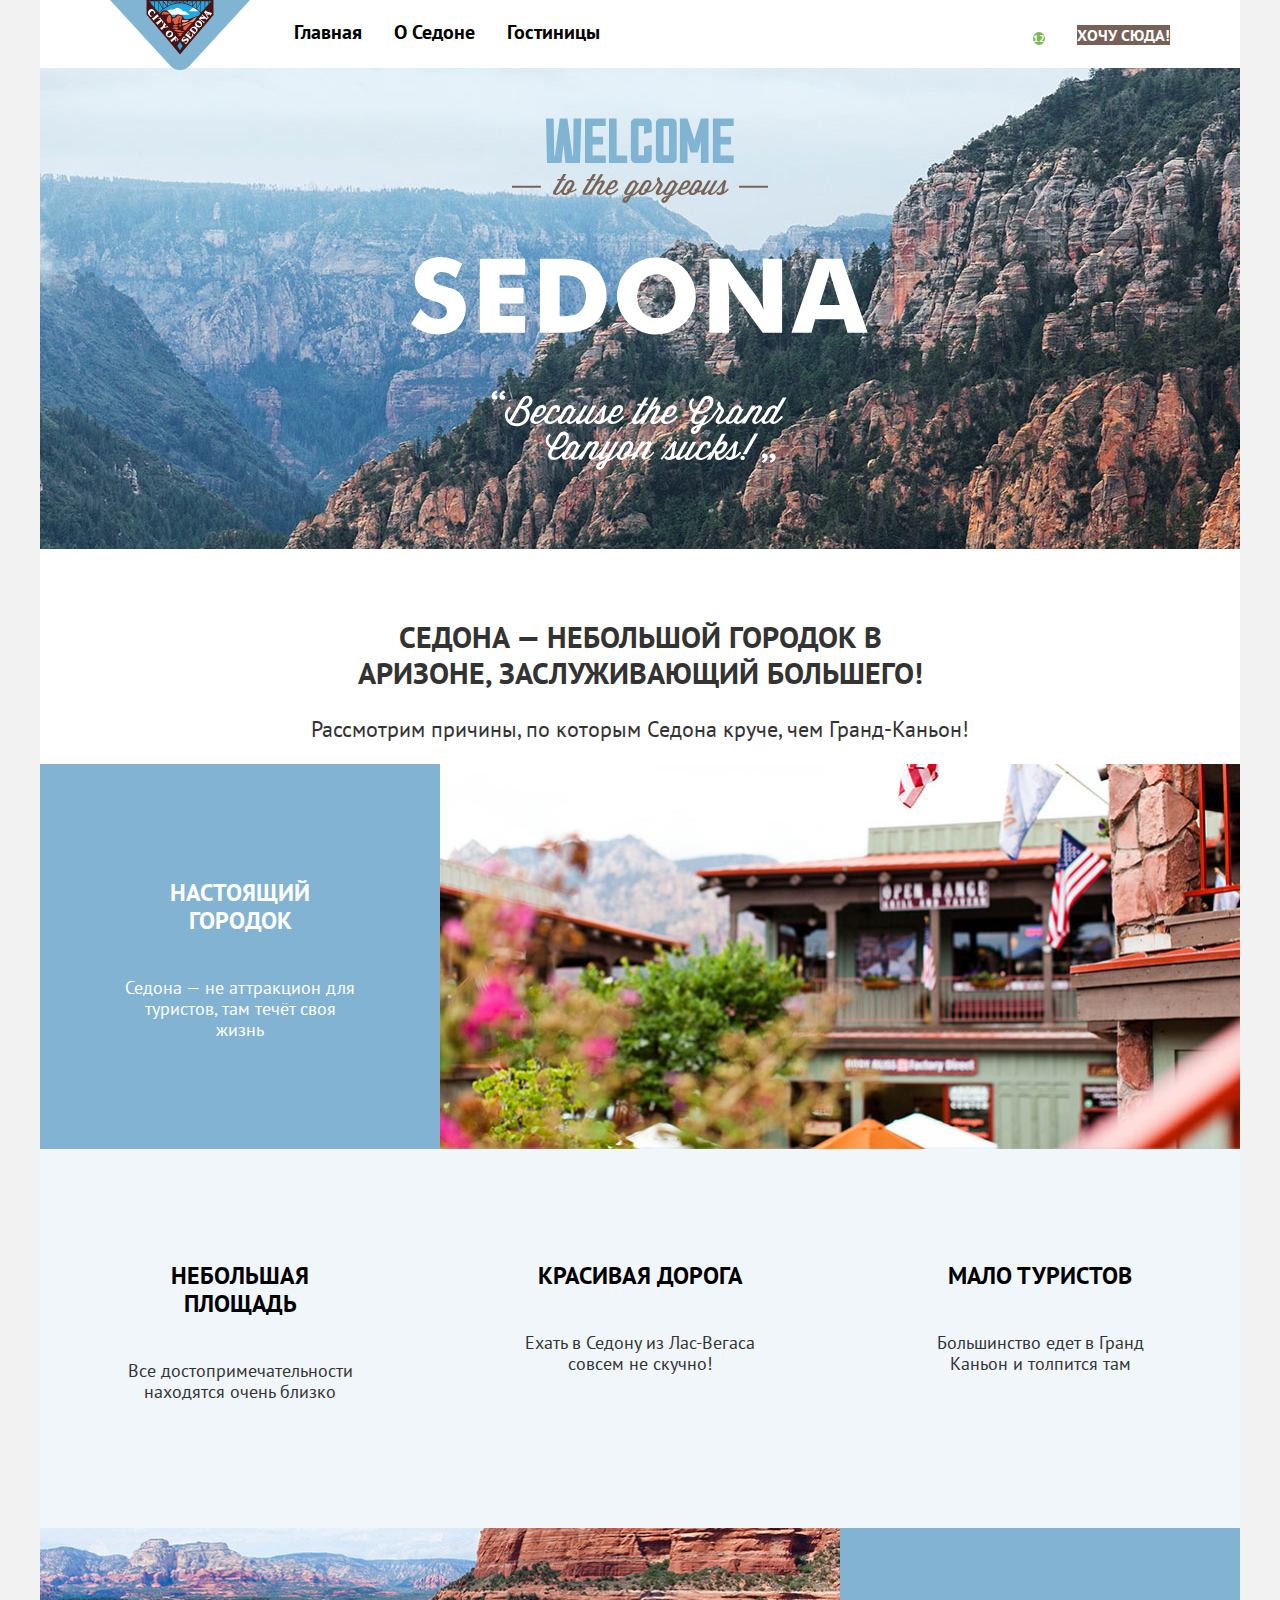
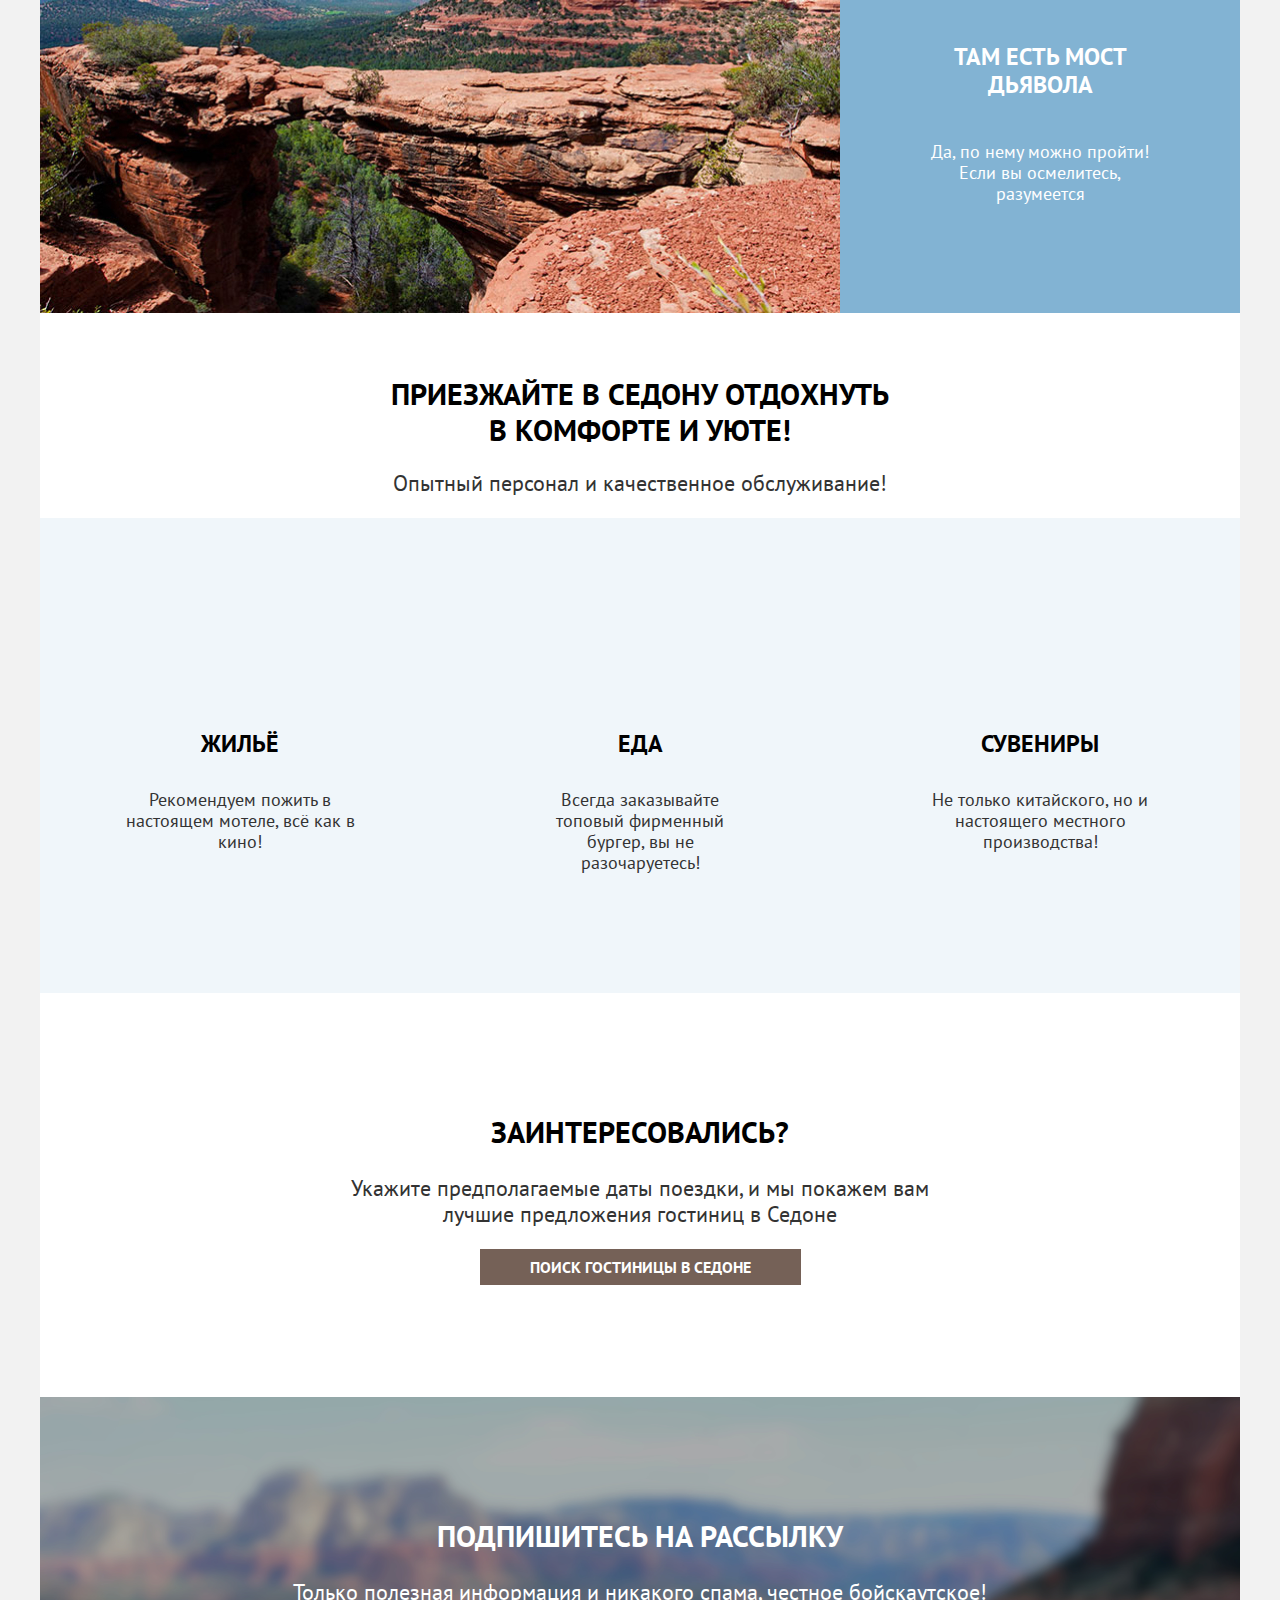
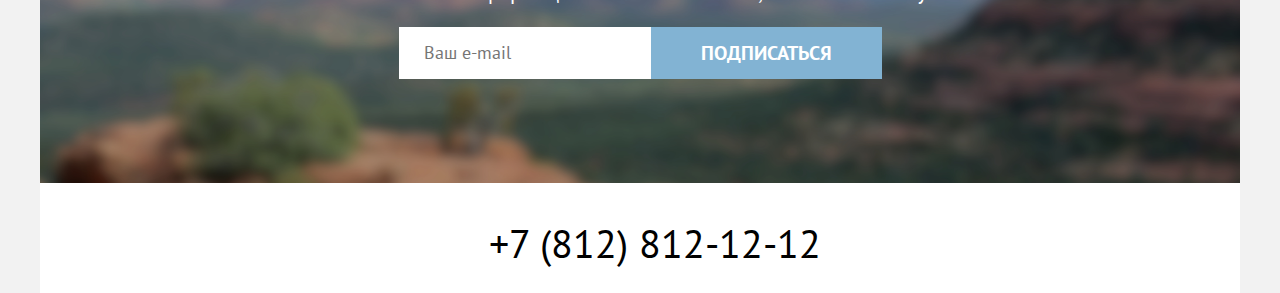
==== commit 5175b20d: "Merge pull request #4 from FeofanovDmitriy/master" ====
--- a/index.html
+++ b/index.html
@@ -9,23 +9,25 @@
     <div class="page-container">
       <header class="page-header" data-test="header">
         <nav class="navigation">
-          <a class="navigation-logo" href="index.html" aria-current="page">
-            <img class="navigation-logo-img" src="images/logo.svg" width="140" height="70"  alt="Логотип сайта, который подберет вам гостиницы в городе Седона">
-          </a>
-          <ul class="navigation-list">
-            <li class="navigation-item">
-              <a class="navigation-link navigation-link-current">Главная</a>
-            </li>
-            <li class="navigation-item">
-              <a class="navigation-link" href="#">О Седоне</a>
-            </li>
-            <li class="navigation-item">
-              <a class="navigation-link" href="catalog.html">Гостиницы</a>
-            </li>
-          </ul>
+          <div class="navigation-container">
+            <a class="navigation-logo" href="index.html" aria-current="page">
+              <img class="navigation-logo-img" src="images/logo.svg" width="140" height="70"  alt="Логотип сайта, который подберет вам гостиницы в городе Седона">
+            </a>
+            <ul class="navigation-list">
+              <li class="navigation-item">
+                <a class="navigation-link navigation-link-current">Главная</a>
+              </li>
+              <li class="navigation-item">
+                <a class="navigation-link" href="#">О Седоне</a>
+              </li>
+              <li class="navigation-item">
+                <a class="navigation-link" href="catalog.html">Гостиницы</a>
+              </li>
+            </ul>
+          </div>
 
           <div class="navigation-user-container">
-            <ul class="navigation-user">
+            <ul class="navigation-user-list">
               <li class="navigation-user-item">
                 <a class="navigation-user-link navigation-user-link-search" href="#">
                   <span class="visually-hidden">Поиск.</span>
@@ -118,7 +120,7 @@
         <section class="search" data-test="search">
           <div class="search-content">
             <h2 class="search-title">Заинтересовались?</h2>
-            <p class="search-description">Укажите предполагаемые даты поездки,<br> и мы покажем вам лучшие предложения гостиниц в Седоне</p>
+            <p class="search-description">Укажите предполагаемые даты поездки, и мы покажем вам лучшие предложения гостиниц в Седоне</p>
             <a class="button search-button" href="#">Поиск гостиницы в Седоне</a>
           </div>
         </section>
@@ -128,11 +130,11 @@
             <h2 class="subscription-title">Подпишитесь на рассылку</h2>
             <p class="subscription-description">Только полезная информация и никакого спама, честное бойскаутское!</p>
             <form class="subscription-form" action="https://echo.htmlacademy.ru/" method="post">
-              <p class="subscription-form-wrapper">
-                <label class="visually-hidden" for="subscription-email">Укажите Ваш e-mail.</label>
-                <input class="subscription-input" type="email" id="subscription-email" name="subscription-email" placeholder="Ваш e-mail" required>
-              </p>
-              <button class="button subscription-buttom" type="submit">Подписаться</button>
+              <div class="subscription-form-wrapper">
+                  <label class="visually-hidden" for="subscription-email">Укажите Ваш e-mail.</label>
+                  <input class="subscription-input" type="email" id="subscription-email" name="subscription-email" placeholder="Ваш e-mail" required>
+                <button class="button subscription-buttom" type="submit">Подписаться</button>
+              </div>
             </form>
           </div>
         </section>
@@ -163,6 +165,6 @@
         </a>
 
       </footer>
-  </div>
+    </div>
   </body>
 </html>
--- a/styles/styles.css
+++ b/styles/styles.css
@@ -15,7 +15,15 @@
   font-display: swap;
 }
 
+html {
+  height: 100%;
+}
+
 body {
+  margin: 0;
+  display: flex;
+  flex-direction: column;
+  min-height: 100%;
   font-family: "PT Sans", sans-serif;
   font-size: 18px;
   line-height: 21px;
@@ -25,6 +33,18 @@
   background-color: #F2F2F2;
 }
 
+.visually-hidden {
+  position: absolute;
+  width: 1px;
+  height: 1px;
+  margin: -1px;
+  border: 0;
+  padding: 0;
+  white-space: nowrap;
+  clip-path: inset(100%);
+  clip: rect(0 0 0 0);
+  overflow: hidden;
+}
 
 .button {
   font-family: inherit;
@@ -39,15 +59,58 @@
   border: 0;
 }
 
+.page-container{
+  flex-grow: 1;
+  margin: 0 auto;
+  width: 1200px;
+}
+
 .page-header {
   background-color: #FFFFFF;
 }
 
 .navigation {
-  align-items: center;
+  display: flex;
+  flex-wrap: wrap;
+  align-items: center;
+  padding: 0 70px;
+}
+
+.navigation-container {
+  display: flex;
+  flex-wrap: wrap;
+  align-items: center;
+  margin-right: auto;
+  width: 610px;
+}
+
+.navigation-logo {
+  text-decoration: none;
+  width: 140px;
+  margin-right: 28px;
+}
+
+.navigation-logo-img {
+  display: block;
+  object-fit: contain;
+}
+
+.navigation-list {
+  display: flex;
+  flex-wrap: wrap;
+  align-items: center;
+  margin: 0;
+  padding: 0;
+  list-style: none;
+  width: 440px;
 }
 
 .navigation-link {
+  display: block;
+  padding-top: 13px;
+  padding-bottom: 20px;
+  padding-left: 16px;
+  padding-right: 16px;
   font-weight: 700;
   font-size: 20px;
   line-height: 24px;
@@ -56,8 +119,27 @@
   color: #000000;
 }
 
+.navigation-user-container {
+  display: flex;
+  flex-wrap: wrap;
+  justify-content: flex-end;
+  align-items: center;
+}
+
+.navigation-user-list {
+  display: flex;
+  flex-wrap: wrap;
+  justify-content: flex-end;
+  margin: 0;
+  margin-right: 20px;
+  padding: 0;
+  width: 140px;
+  list-style: none;
+}
 
 .navigation-user-link {
+  padding: 22px 12px;
+  width: 44px;
   font-weight: 700;
   font-size: 20px;
   line-height: 24px;
@@ -76,19 +158,38 @@
 }
 
 .main-index {
+  margin-top: -2px;
   background-color: #FFFFFF;
 }
 
 .hero {
-  min-height: 485px;
-  background-color: #FFFFFF;
+  min-height: 480px;
+  background-color: #756157;
   color: #000000;
   background-image: url(../images/hero-background-1.jpg);
   background-repeat: no-repeat;
-  background-size: 100% auto;
+  background-size: cover;
+  background-position: left top;
+}
+
+.hero-img {
+  display: block;
+  margin: 0 auto;
+  padding-top: 50px;
+  padding-bottom: 79px;
+}
+
+.content-advantage-slogan {
+  display: flex;
+  flex-direction: column;
+  align-items: center;
 }
 
 .advantage-slogan {
+  margin: 0;
+  padding-top: 70px;
+  padding-bottom: 3px;
+  width: 610px;
   font-weight: 700;
   font-size: 30px;
   line-height: 36px;
@@ -102,24 +203,49 @@
   text-align: center;
 }
 
+.advantages-list {
+  display: flex;
+  flex-wrap: wrap;
+  margin: 0;
+  padding: 0;
+  list-style: none;
+}
+
+.advantages-wrap {
+  display: flex;
+  flex-direction: column;
+  width: 230px;
+  padding-top: 115px;
+  padding-bottom: 88px;
+  padding-left: 85px;
+  padding-right: 85px;
+}
+
+.advantages-title {
+  margin: 0;
+  padding-bottom: 62px;
+  font-weight: 700;
+  font-size: 24px;
+  line-height: 28px;
+  text-align: center;
+  text-transform: uppercase;
+  color:#000000 ;
+}
+
+.advantages-description {
+  margin: 0;
+  margin-top: -20px;
+  text-align: center;
+}
+
 .advantages-item{
   background-color: #83B3D31F;
-}
-
-.advantages-title {
-  font-weight: 700;
-  font-size: 24px;
-  line-height: 28px;
-  text-align: center;
-  text-transform: uppercase;
-  color:#000000 ;
-}
-
-.advantages-description {
-  text-align: center;
+  width: 400px;
 }
 
 .advantages-item-big-dark {
+  display: flex;
+  width: 1200px;
   color: #FFFFFF;
   background-color: #82B3D3;
 }
@@ -131,13 +257,33 @@
 
 .advantages-item-small-light {
   background-color: #83B3D31F;
+  margin-top: -2px;
+  padding-bottom: 38px;
 }
 
 .advantages-item-small-medium {
-  background-color: #83B3D333;
+  margin-top: -2px;
+}
+
+.advantages-item-reverse {
+  flex-direction: row-reverse;
+}
+
+
+.about {
+  display: flex;
+  flex-direction: column;
+}
+
+.content-about-slogan {
+  display: flex;
+  flex-direction: column;
+  align-items: center;
+  padding-top: 33px;
 }
 
 .about-slogan {
+  width: 505px;
   font-weight: 700;
   font-size: 30px;
   line-height: 36px;
@@ -147,13 +293,29 @@
 }
 
 .about-reasons {
+  margin-top: -8px;
   font-size: 22px;
   line-height: 26px;
   text-align: center
 }
 
+.about-list {
+  display: flex;
+  flex-wrap: wrap;
+  margin: 0;
+  padding: 0;
+  list-style: none;
+}
+
+.about-item {
+  padding: 81px 85px;
+  padding-top: 181px;
+  width: 230px;
+}
 
 .about-title {
+  padding-top: 7px;
+  padding-bottom: 7px;
   font-weight: 700;
   font-size: 24px;
   line-height: 28px;
@@ -163,6 +325,7 @@
 }
 
 .about-description {
+  padding-bottom: 21px;
   text-align: center;
 }
 
@@ -170,8 +333,20 @@
   background-color: #83B3D31F;
 }
 
-.about-item-center {
-  background-color: #FFFFFF;
+.search {
+  display: flex;
+  flex-wrap: wrap;
+  justify-content: center;
+  padding-bottom: 16px;
+}
+
+.search-content {
+  display: flex;
+  flex-direction: column;
+  align-items: center;
+  padding-top: 96px;
+  padding-bottom: 96px;
+  width: 592px;
 }
 
 .search-title {
@@ -184,17 +359,34 @@
 }
 
 .search-description {
+  margin-top: 0;
   font-size: 22px;
   line-height: 26px;
   text-align: center;
 }
 
+.search-button {
+  display: block;
+  box-sizing: content-box;
+  padding: 8px 50px;
+}
+
 .subscription-background {
   color: #FFFFFF;
-  background-color: #000000;
+  background-color: #756157;
   background-image: url(../images/subscription-background.jpg);
   background-repeat: no-repeat;
-  background-size: 100% auto;
+  background-size: cover;
+  background-position: top left;
+}
+
+.subscription-content {
+  display: flex;
+  flex-direction: column;
+  flex-wrap: wrap;
+  align-items: center;
+  padding-top: 96px;
+  padding-bottom: 104px;
 }
 
 .subscription-title {
@@ -206,31 +398,71 @@
 }
 
 .subscription-description {
+  margin-top: 0;
   font-weight: 400;
   font-size: 22px;
   line-height: 26px;
   color: #FFFFFF;
 }
 
+.subscription-content {
+  display: flex;
+  flex-direction: column;
+  flex-wrap: wrap;
+  align-items: center;
+  padding-top: 96px;
+  padding-bottom: 104px;
+}
+
+.subscription-form-wrapper {
+  display: flex;
+  flex-wrap: wrap;
+  margin: 0;
+}
+
 .subscription-input {
+  padding-top: 14px;
+  padding-bottom: 14px;
+  padding-left: 25px;
+  padding-right: 20px;
   font-family: inherit;
   font-size: inherit;
   line-height: 24px;
   color: #000000;
-  background-color: #F2F2F2;
+  background-color: #FFFFFF;
+  border: 0;
 }
 
 .subscription-buttom {
+  display: block;
+  padding: 8px 50px;
   font-size: 20px;
   line-height: 36px;
   background-color: #82B3D3;
 }
 
 .page-footer {
+  display: flex;
+  flex-wrap: wrap;
+  justify-content: space-between;
+  padding-top: 40px;
+  padding-bottom: 30px;
+  padding-left: 70px;
+  padding-right: 70px;
   background-color: #FFFFFF;
 }
 
+.social-list {
+  display: flex;
+  flex-wrap: wrap;
+  margin: 0;
+  padding: 0;
+  width: 144px;
+  list-style: none;
+}
+
 .social-link {
+  padding: 24px;
   color: #000000;
   text-decoration: none;
 }
@@ -246,6 +478,8 @@
 }
 
 .copyright {
+  display: block;
+  width: 115px;
   color: #000000;
   text-decoration: none;
 }
@@ -256,17 +490,35 @@
 }
 
 .content-filter {
-  color: #FFFFFF;
-  background-color: #000000;
+  display: flex;
+  flex-wrap: wrap;
+  flex-direction: column;
+  margin-top: -2px;
+  padding-top: 35px;
+  padding-bottom: 70px;
+  padding-left: 70px;
+  padding-right: 70px;
+  color: #FFFFFF;
+  background-color: #756157;
   background-image: url(../images/filter-background.jpg);
   background-repeat: no-repeat;
-  background-size: 100% auto;
+  background-size: cover;
+  background-position: center;
 }
 
 .inner-header-title {
   font-weight: 700;
   font-size: 60px;
   line-height: 78px;
+}
+
+.breadcrumbs-list {
+  display: flex;
+  flex-wrap: wrap;
+  margin: 0;
+  margin-bottom: 40px;
+  padding: 0;
+  list-style: none;
 }
 
 .breadcrumbs-link {
@@ -280,10 +532,22 @@
   color: #FFFFFF;
 }
 
+.filter-catalog-form {
+  display: flex;
+  flex-wrap: wrap;
+}
+
+
 .filter-catalog-title {
   font-weight: 700;
   font-size: 20px;
   line-height: 24px;
+}
+
+.filter-catalog-list {
+  margin: 0;
+  padding: 0;
+  list-style: none;
 }
 
 .control-input {
@@ -307,16 +571,42 @@
  background-color: #F2F2F2;
 }
 
+.filter-button-wrapper {
+  display: flex;
+  flex-wrap: wrap;
+  flex-direction: column;
+}
+
 .catalog-form-button {
+  display: block;
   background-color: #82B3D3;
 }
 
 .button-reset {
+  display: block;
   color: #FFFFFF;
   background-color: rgb(0 0 0 / 0%);
 }
 
+.catalog-hotels {
+  display: flex;
+  flex-wrap: wrap;
+  flex-direction: column;
+  margin-top: 50px;
+  margin-bottom: 60px;
+  margin-left: 70px;
+  margin-right: 70px;
+}
+
+.sorting-content {
+  display: flex;
+  flex-wrap: wrap;
+  margin-top: 25px;
+}
+
 .catalog-hotels-title {
+  margin: 0;
+  margin-right: auto;
   font-weight: 700;
   font-size: 30px;
   line-height: 36px;
@@ -324,15 +614,46 @@
   color: #000000;
 }
 
+.select-content {
+  margin-right: 70px;
+  width: 292px;
+}
+
 .select-control {
+  margin-top: 4px;
+  margin-left: 1px;
   font-family: inherit;
+  font-size: 18px;
+  line-height: 21px;
   color: #333333;
   background-color: #FFFFFF;
 }
 
+.view-buttons-list {
+  display: flex;
+  flex-wrap: wrap;
+  justify-content: flex-end;
+  gap: 8px;
+  width: 160px;
+  margin: 0;
+  padding: 0;
+  list-style: none;
+}
+
 .view-buttons-link {
-  color: #000000;
-  text-decoration: none;
+  display: block;
+  width: 48px;
+  height: 48px;
+  color: #000000;
+  text-decoration: none;
+}
+
+.hotels-list {
+  margin: 0;
+  margin-top: 73px;
+  margin-left: 20px;
+  padding: 0;
+  list-style: none;
 }
 
 .hotels-item-link {
@@ -347,6 +668,12 @@
 }
 
 .hotels-item-rating {
+  display: block;
+  margin-bottom: 53px;
+  padding-top: 10px;
+  padding-bottom: 10px;
+  width: 300px;
+  text-align: center;
   font-size: 16px;
   line-height: 20px;
   text-transform: uppercase;
@@ -361,8 +688,22 @@
   background-color: #7DB54F;
 }
 
+.pagination-list {
+  display: flex;
+  flex-wrap: wrap;
+  gap: 8px;
+  margin: 0;
+  margin-top: -20px;
+  padding: 0;
+  list-style: none;
+}
+
 .pagination-link {
-  text-align: center;
+  padding: 12px 24px;
+  display: block;
+  box-sizing: border-box;
+  width: 60px;
+  height: 60px;
   font-weight: 700;
   font-size: 20px;
   line-height: 36px;
@@ -377,6 +718,11 @@
 }
 
 .pagination-more {
+  padding: 12px 24px;
+  display: block;
+  box-sizing: border-box;
+  width: 60px;
+  height: 60px;
   font-weight: 400;
   font-size: 22px;
   line-height: 26px;
